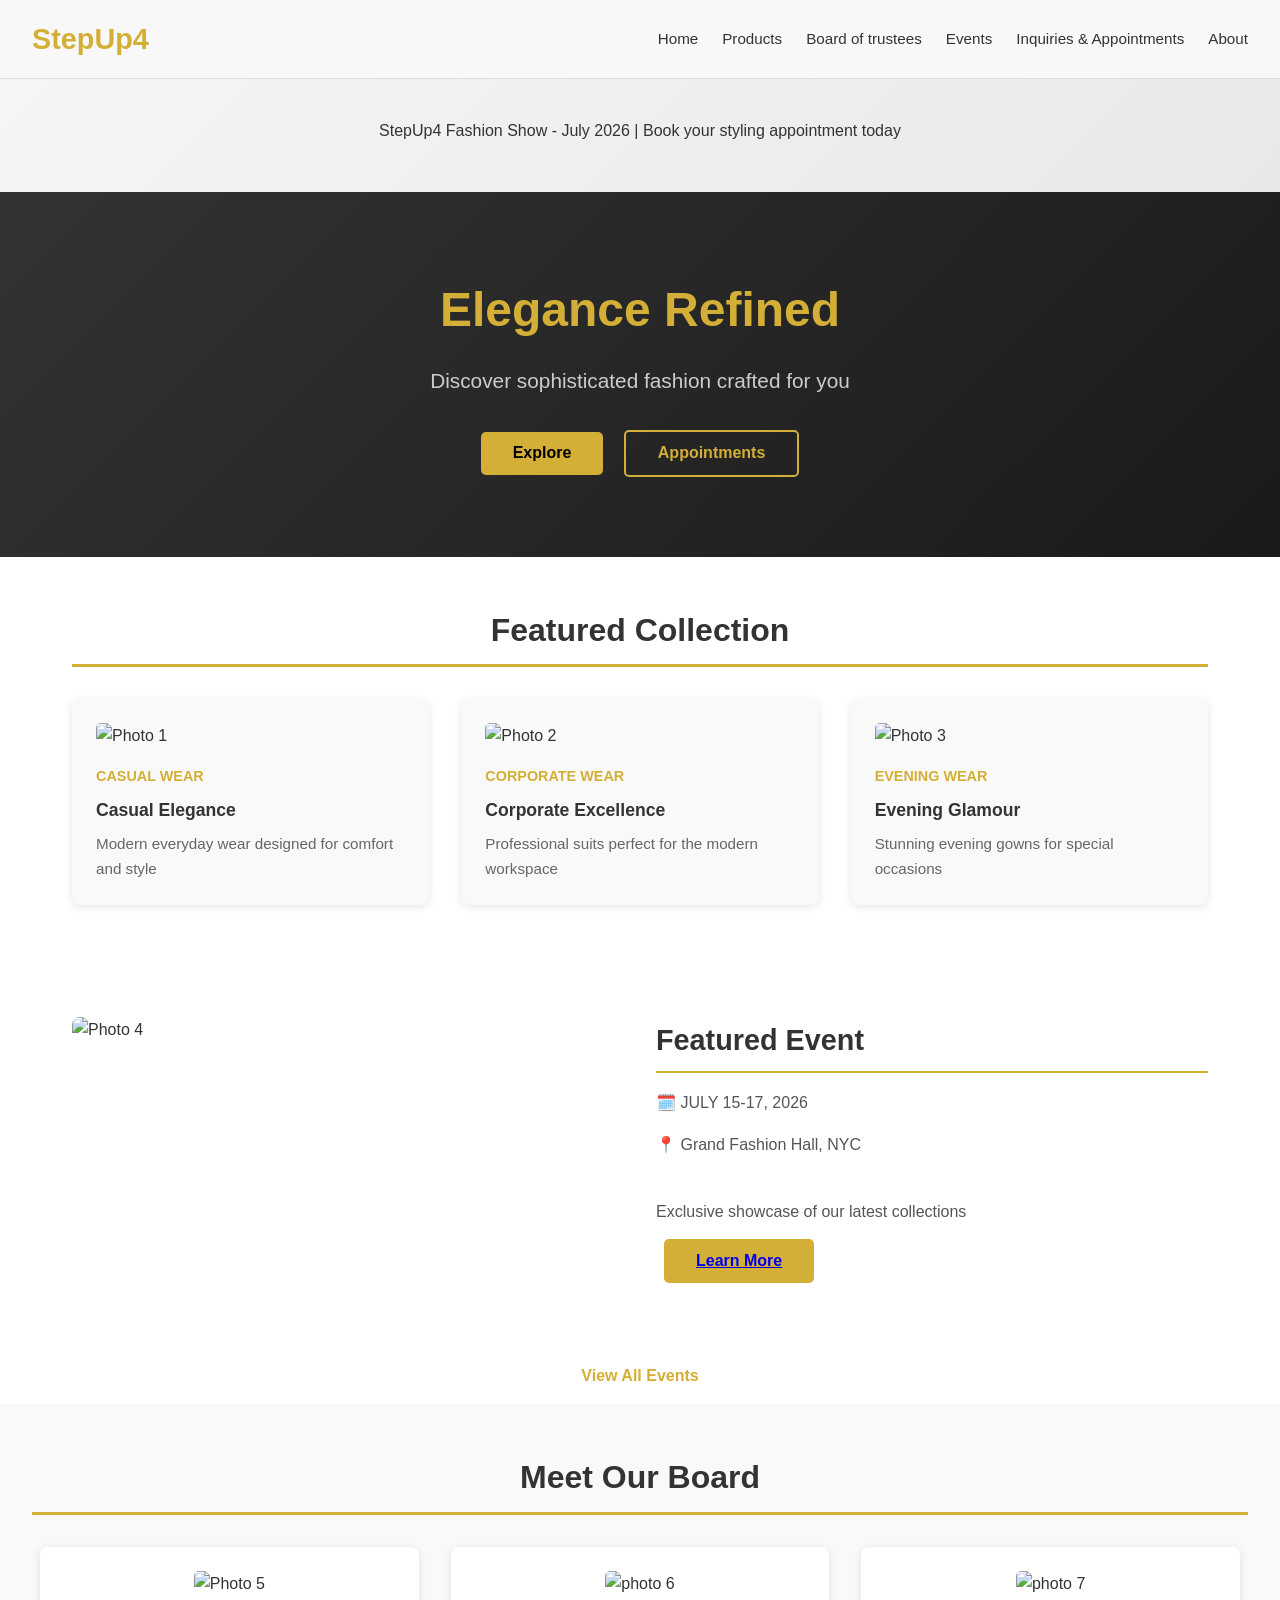
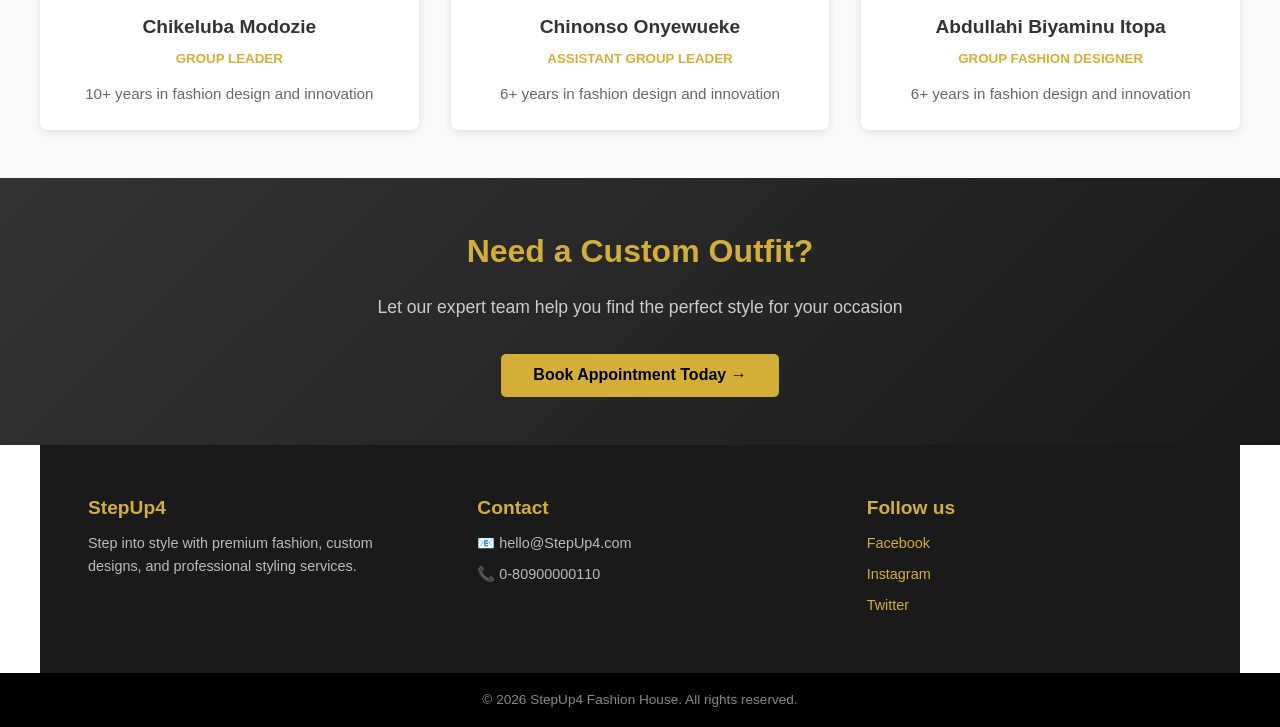
==== index.html @ 82bfd4ea "big changes to html and css vibezone" ====
<!DOCTYPE html>
<html lang="en">
<head>
    <meta charset="UTF-8">
    <meta name="viewport" content="width=device-width, initial-scale=1.0">
    <title>StepUp4 - Premium Fashion House</title>
    <link rel="stylesheet" href="styles.css">
</head>
<body>
    <div class="topbar">
        StepUp4 Fashion Show - July 2026 | Book your styling appointment today
    </div>
<!-----------Navbar----------->
    <div class="navbar">
        <h2>StepUp4</h2>
        <div class="nav-links">
            <a href="index.html">Home</a>
            <a href="#">Products</a>
            <a href="#">Board of trustees</a>
            <a href="#">Events</a>
            <a href="#">Inquiries & Appointments</a>
            <a href="pg 6.html">About</a>
        </div>
    </div>

    <!-----------Hero--------->
    <div class="hero">
        <h1>Elegance Refined</h1>
        <p>Discover sophisticated fashion crafted for you</p>
        <button class="btn">Explore</button>
        <button class="btn-secondary">Appointments</button>
    </div>

    <!---------featured collection-->
    <section class="featured-collection">
        <h2>Featured Collection</h2>

        <div class="cards-grid">
            <div class="cards">
                <img src="" alt="Photo 1">
                <h4>CASUAL WEAR</h4>
                <h4>Casual Elegance</h4>
                <p>Modern everyday wear designed for comfort and style</p>
            </div>

            <div class="cards">
                <img src="" alt="Photo 2">
                <h4>CORPORATE WEAR</h4>
                <h4>Corporate Excellence</h4>
                <p>Professional suits perfect for the modern workspace</p>
            </div>

            <div class="cards">
                <img src="" alt="Photo 3">
                <h4>EVENING WEAR</h4>
                <h4>Evening Glamour</h4>
                <p>Stunning evening gowns for special occasions</p>
            </div>
        </div>
    </section>

    <!-----------featured event--------->
    <section class="featured-event">
        <div class="featured-event-image">
            <img src="" alt="Photo 4">
        </div>

        <div class="featured-event-content">
            <h3>Featured Event</h3>
            <p>🗓️ JULY 15-17, 2026</p>
            <p>📍 Grand Fashion Hall, NYC</p>
            <br>
            <p>Exclusive showcase of our latest collections</p>

            <button class="btn">
                <a href="#">Learn More</a>
            </button>
        </div>
    </section>

    <div class="view-all">
        <a href="#">View All Events</a>
    </div>

    <!----------------Board----------->
    <section class="board-section">
        <h2 class="section-title">Meet Our Board</h2>
        <div class="board-grid">
            <div class="board-member">
                <img src="" alt="Photo 5">
                <h4>Chikeluba Modozie</h4>
                <small>GROUP LEADER</small>
                <p>10+ years in fashion design and innovation</p>
            </div>

            <div class="board-member">
                <img src="" alt="photo 6">
                <h4>Chinonso Onyewueke</h4>
                <small>ASSISTANT GROUP LEADER</small>
                <p>6+ years in fashion design and innovation</p>
            </div>

            <div class="board-member">
                <img src="" alt="photo 7">
                <h4>Abdullahi Biyaminu Itopa</h4>
                <small>GROUP FASHION DESIGNER</small>
                <p>6+ years in fashion design and innovation</p>
            </div>
        </div>
    </section>

    <!------------CTA--------------->
    <div class="cta">
        <h2>Need a Custom Outfit?</h2>
        <p>Let our expert team help you find the perfect style for your occasion</p>
        <button class="btn">
            <a href="#">Book Appointment Today →</a>
        </button>
    </div>

    <!---------footer---------->
    <div class="footer-content">
        <div class="footer">
            <h4>StepUp4</h4>
            <p>Step into style with premium fashion, custom designs, and professional styling services.</p>
        </div>

        <div class="footer-contact">
            <h4>Contact</h4>
            <p>📧 hello@StepUp4.com</p>
            <p>📞 0-80900000110</p>
        </div>

        <div class="footer-social">
            <h4>Follow us</h4>
            <p><a href="#">Facebook</a></p>
            <p><a href="#">Instagram</a></p>
            <p><a href="#">Twitter</a></p>
        </div>
    </div>

    <div class="footer-bottom">
        © 2026 StepUp4 Fashion House. All rights reserved.
    </div>

</body>
</html>
---- styles.css ----
* {
    margin: 0;
    padding: 0;
    box-sizing: border-box;
}

body {
    font-family: 'Segoe UI', Tahoma, Geneva, Verdana, sans-serif;
    line-height: 1.6;
    color: #333;
    padding-top: 70px;
}

/* Navbar */
.navbar {
    position: fixed;
    top: 0;
    left: 0;
    right: 0;
    background-color: #f8f8f8;
    padding: 1rem 2rem;
    display: flex;
    justify-content: space-between;
    align-items: center;
    border-bottom: 1px solid #ddd;
    z-index: 1000;
}

.navbar h2 {
    font-size: 1.8rem;
    color: #d4af37;
    font-weight: 600;
    white-space: nowrap;
}

.nav-links {
    display: flex;
    gap: 1.5rem;
}

.nav-links a {
    text-decoration: none;
    color: #333;
    font-weight: 500;
    transition: color 0.3s;
    white-space: nowrap;
    font-size: 0.95rem;
}

.nav-links a:hover {
    color: #d4af37;
}

/* Top Bar - Page Title (About Page) */
.topbar {
    background: linear-gradient(135deg, #f5f5f5 0%, #e8e8e8 100%);
    padding: 3rem 2rem;
    text-align: center;
}

.topbar h1 {
    font-size: 2.5rem;
    margin-bottom: 0.5rem;
    color: #333;
}

.topbar p {
    font-size: 1rem;
    color: #666;
}

/* Hero Section */
.hero {
    background: linear-gradient(135deg, #333 0%, #1a1a1a 100%);
    color: #fff;
    padding: 5rem 2rem;
    text-align: center;
    margin-top: 0;
}

.hero h1 {
    font-size: 3rem;
    margin-bottom: 1rem;
    color: #d4af37;
}

.hero p {
    font-size: 1.3rem;
    margin-bottom: 2rem;
    color: #ccc;
}

/* Buttons */
.btn {
    background-color: #d4af37;
    color: #000;
    padding: 0.8rem 2rem;
    border: none;
    border-radius: 5px;
    font-size: 1rem;
    font-weight: 600;
    cursor: pointer;
    transition: background-color 0.3s;
    margin: 0 0.5rem;
}

.btn:hover {
    background-color: #b8941f;
}

.btn-secondary {
    background-color: transparent;
    color: #d4af37;
    padding: 0.8rem 2rem;
    border: 2px solid #d4af37;
    border-radius: 5px;
    font-size: 1rem;
    font-weight: 600;
    cursor: pointer;
    transition: all 0.3s;
    margin: 0 0.5rem;
}

.btn-secondary:hover {
    background-color: #d4af37;
    color: #000;
}

/* Featured Collection */
.featured-collection {
    padding: 3rem 2rem;
    max-width: 1200px;
    margin: 0 auto;
}

.featured-collection h2 {
    font-size: 2rem;
    color: #333;
    margin-bottom: 2rem;
    text-align: center;
    border-bottom: 3px solid #d4af37;
    padding-bottom: 0.5rem;
}

.cards-grid {
    display: grid;
    grid-template-columns: repeat(auto-fit, minmax(280px, 1fr));
    gap: 2rem;
}

.cards {
    background-color: #f9f9f9;
    border-radius: 8px;
    padding: 1.5rem;
    box-shadow: 0 2px 8px rgba(0, 0, 0, 0.1);
    transition: transform 0.3s, box-shadow 0.3s;
}

.cards:hover {
    transform: translateY(-5px);
    box-shadow: 0 4px 12px rgba(0, 0, 0, 0.15);
}

.cards img {
    width: 100%;
    height: 200px;
    object-fit: cover;
    border-radius: 5px;
    margin-bottom: 1rem;
}

.cards h4 {
    color: #333;
    margin-bottom: 0.5rem;
    font-size: 1.1rem;
}

.cards h4:first-of-type {
    color: #d4af37;
    font-size: 0.9rem;
    text-transform: uppercase;
}

.cards p {
    color: #666;
    line-height: 1.6;
    font-size: 0.95rem;
}

/* Featured Event */
.featured-event {
    display: grid;
    grid-template-columns: 1fr 1fr;
    gap: 2rem;
    max-width: 1200px;
    margin: 2rem auto;
    padding: 2rem;
}

.featured-event-image img {
    width: 100%;
    height: 300px;
    object-fit: cover;
    border-radius: 8px;
}

.featured-event-content h3 {
    font-size: 1.8rem;
    color: #333;
    margin-bottom: 1rem;
    border-bottom: 2px solid #d4af37;
    padding-bottom: 0.5rem;
}

.featured-event-content p {
    font-size: 1rem;
    color: #555;
    margin-bottom: 0.8rem;
    line-height: 1.8;
}

.view-all {
    text-align: center;
    padding: 1rem 2rem;
}

.view-all a {
    color: #d4af37;
    font-size: 1rem;
    font-weight: 600;
    text-decoration: none;
    transition: color 0.3s;
}

.view-all a:hover {
    color: #b8941f;
}

/* Board Section */
.board-section {
    background-color: #f9f9f9;
    padding: 3rem 2rem;
}

.section-title {
    font-size: 2rem;
    color: #333;
    text-align: center;
    margin-bottom: 2rem;
    border-bottom: 3px solid #d4af37;
    padding-bottom: 0.5rem;
}

.board-grid {
    display: grid;
    grid-template-columns: repeat(auto-fit, minmax(280px, 1fr));
    gap: 2rem;
    max-width: 1200px;
    margin: 0 auto;
}

.board-member {
    background-color: #fff;
    padding: 1.5rem;
    border-radius: 8px;
    box-shadow: 0 2px 8px rgba(0, 0, 0, 0.1);
    text-align: center;
}

.board-member img {
    width: 100%;
    height: 250px;
    object-fit: cover;
    border-radius: 5px;
    margin-bottom: 1rem;
}

.board-member h4 {
    font-size: 1.2rem;
    color: #333;
    margin-bottom: 0.3rem;
}

.board-member small {
    color: #d4af37;
    font-weight: 600;
    display: block;
    margin-bottom: 0.8rem;
}

.board-member p {
    color: #666;
    font-size: 0.95rem;
    line-height: 1.6;
}

/* CTA Section */
.cta {
    background: linear-gradient(135deg, #333 0%, #1a1a1a 100%);
    color: #fff;
    padding: 3rem 2rem;
    text-align: center;
}

.cta h2 {
    font-size: 2rem;
    color: #d4af37;
    margin-bottom: 1rem;
}

.cta p {
    font-size: 1.1rem;
    color: #ccc;
    margin-bottom: 2rem;
}

.cta a {
    text-decoration: none;
    color: #000;
}

/* About Page Sections */
.ourstory {
    padding: 2rem 2rem;
    max-width: 1000px;
    margin: 0 auto;
}

.ourstory h2 {
    font-size: 1.8rem;
    color: #333;
    margin-bottom: 1rem;
    border-bottom: 3px solid #d4af37;
    padding-bottom: 0.5rem;
}

.ourstory p {
    font-size: 0.95rem;
    line-height: 1.8;
    color: #555;
    margin-bottom: 0.8rem;
}

/* Three Column Section */
.three-column {
    display: grid;
    grid-template-columns: repeat(auto-fit, minmax(300px, 1fr));
    gap: 2rem;
    max-width: 1200px;
    margin: 0 auto;
    padding: 2rem;
}

.ourmission, .ourvision, .ourphilosophy {
    padding: 1.5rem;
    background-color: #f9f9f9;
    border-radius: 8px;
}

.ourmission h2, .ourvision h2, .ourphilosophy h2 {
    font-size: 1.3rem;
    color: #333;
    margin-bottom: 0.8rem;
    border-bottom: 2px solid #d4af37;
    padding-bottom: 0.3rem;
}

.ourmission p, .ourvision p, .ourphilosophy p {
    font-size: 0.9rem;
    line-height: 1.6;
    color: #555;
}

/* Fashion Philosophy */
.phil-section {
    background-color: #f9f9f9;
    padding: 2rem;
    max-width: 1000px;
    margin: 0 auto;
}

.phil-section h2 {
    font-size: 1.8rem;
    color: #333;
    margin-bottom: 1.5rem;
    text-align: center;
    border-bottom: 3px solid #d4af37;
    padding-bottom: 0.5rem;
}

.phil-section h3 {
    font-size: 1.2rem;
    color: #333;
    margin-top: 1rem;
    margin-bottom: 0.5rem;
}

.phil-section p {
    color: #555;
    margin-bottom: 0.8rem;
    line-height: 1.6;
    font-size: 0.95rem;
}

/* Why Choose Us */
.whychooseus {
    background-color: #000;
    color: #fff;
    padding: 2rem;
}

.whychooseus h2 {
    font-size: 1.8rem;
    margin-bottom: 1.5rem;
    text-align: center;
    color: #fff;
}

.whychooseus > p {
    max-width: 1000px;
    margin: 0 auto 2rem;
    text-align: center;
    font-size: 0.95rem;
    color: #ccc;
}

.whychooseus-grid {
    display: grid;
    grid-template-columns: repeat(auto-fit, minmax(250px, 1fr));
    gap: 1.5rem;
    max-width: 1000px;
    margin: 0 auto;
}

.whychooseus-item h4 {
    font-size: 1.1rem;
    color: #d4af37;
    margin-bottom: 0.5rem;
}

.whychooseus-item p {
    color: #ddd;
    line-height: 1.6;
    font-size: 0.9rem;
}

/* Footer */
.footer-content {
    background-color: #1a1a1a;
    color: #fff;
    padding: 2rem;
    display: grid;
    grid-template-columns: repeat(auto-fit, minmax(250px, 1fr));
    gap: 2rem;
    max-width: 1200px;
    margin: 0 auto;
}

.footer, .footer-contact, .footer-social {
    padding: 1rem;
}

.footer h4, .footer-contact h4, .footer-social h4 {
    font-size: 1.2rem;
    color: #d4af37;
    margin-bottom: 0.5rem;
}

.footer p, .footer-contact p, .footer-social p {
    color: #bbb;
    margin-bottom: 0.5rem;
    font-size: 0.9rem;
}

.footer-social a {
    color: #d4af37;
    text-decoration: none;
    transition: color 0.3s;
}

.footer-social a:hover {
    color: #ff6b6b;
}

.footer-bottom {
    background-color: #000;
    color: #888;
    text-align: center;
    padding: 1rem;
    font-size: 0.85rem;
}

/* Responsive */
@media (max-width: 768px) {
    .navbar {
        flex-direction: column;
        gap: 0.5rem;
    }
    
    .nav-links {
        flex-direction: column;
        gap: 0.5rem;
        width: 100%;
    }
    
    .topbar h1 {
        font-size: 1.8rem;
    }
    
    .hero h1 {
        font-size: 2rem;
    }
    
    .featured-event {
        grid-template-columns: 1fr;
    }
    
    .cards-grid {
        grid-template-columns: 1fr;
    }
    
    .board-grid {
        grid-template-columns: 1fr;
    }
    
    .whychooseus-grid {
        grid-template-columns: 1fr;
    }
    
    .three-column {
        grid-template-columns: 1fr;
    }
}
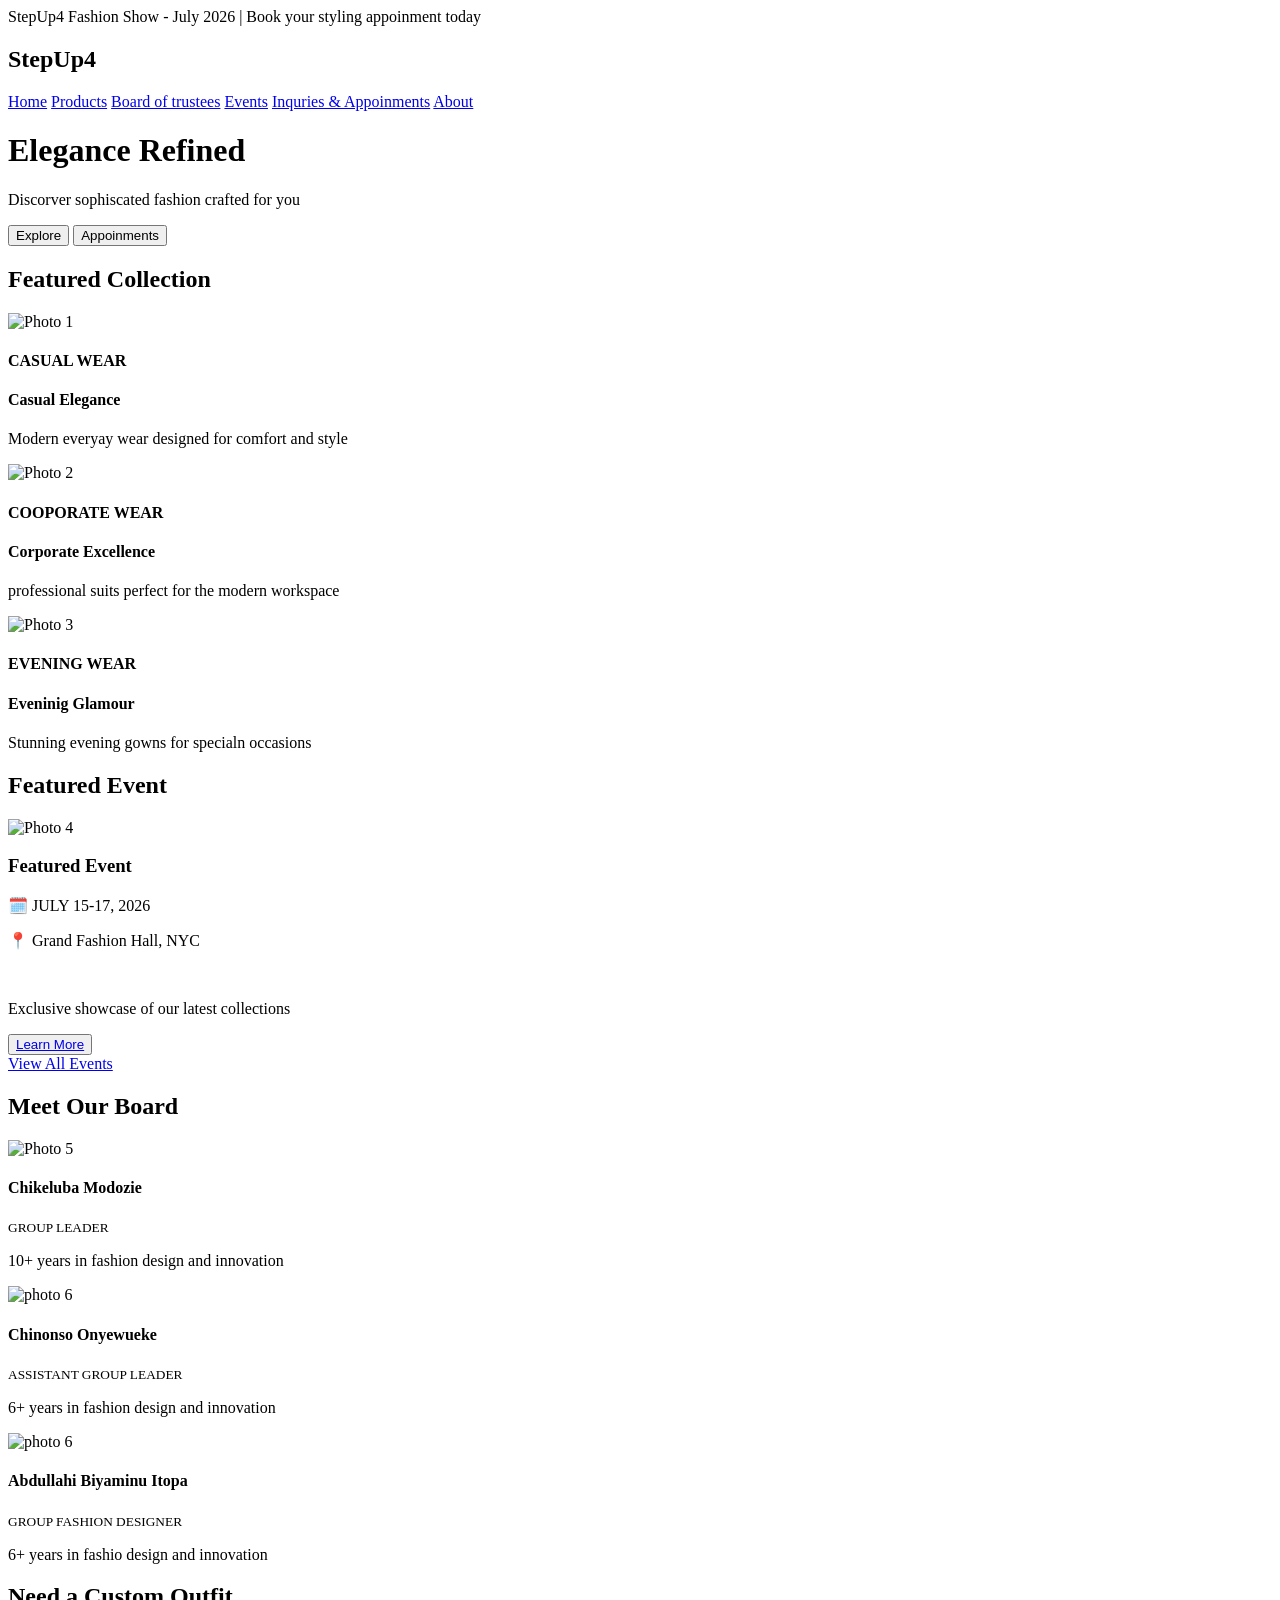
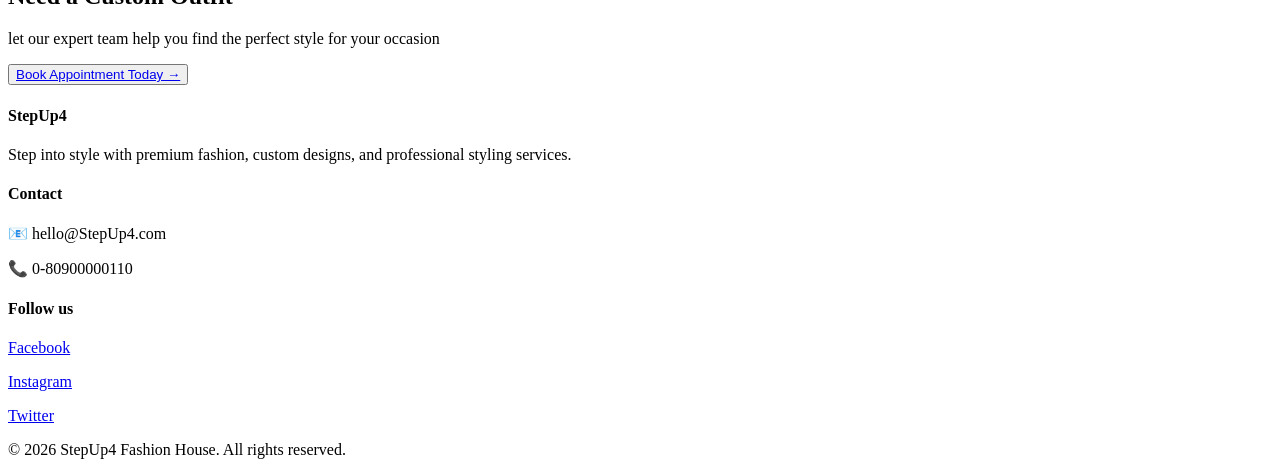
==== commit 7112e30b: "product page" ====
--- a/index.html
+++ b/index.html
@@ -1,147 +1,154 @@
-<!DOCTYPE html>
+<!doctype html>
 <html lang="en">
-<head>
-    <meta charset="UTF-8">
-    <meta name="viewport" content="width=device-width, initial-scale=1.0">
-    <title>StepUp4 - Premium Fashion House</title>
-    <link rel="stylesheet" href="styles.css">
-</head>
-<body>
+  <head>
+    <meta charset="UTF-8" />
+    <meta name="viewport" content="width=d, initial-scale=1.0" />
+    <title>Document</title>
+  </head>
+  <body>
     <div class="topbar">
-        StepUp4 Fashion Show - July 2026 | Book your styling appointment today
+      StepUp4 Fashion Show - July 2026 | Book your styling appoinment today
     </div>
-<!-----------Navbar----------->
-    <div class="navbar">
-        <h2>StepUp4</h2>
-        <div class="nav-links">
-            <a href="index.html">Home</a>
-            <a href="#">Products</a>
-            <a href="#">Board of trustees</a>
-            <a href="#">Events</a>
-            <a href="#">Inquiries & Appointments</a>
-            <a href="pg 6.html">About</a>
-        </div>
+    <!-----------Navbar----------->
+    <div class="navbar"></div>
+    <h2>StepUp4</h2>
+    <div class="nav-links">
+      <a href="#">Home</a>
+      <a href="/product.html">Products</a>
+      <a href="#">Board of trustees</a>
+      <a href="#">Events</a>
+      <a href="#">Inquries & Appoinments</a>
+      <a href="pg 6.html">About</a>
     </div>
 
     <!-----------Hero--------->
-    <div class="hero">
-        <h1>Elegance Refined</h1>
-        <p>Discover sophisticated fashion crafted for you</p>
-        <button class="btn">Explore</button>
-        <button class="btn-secondary">Appointments</button>
+
+    <div class="Hero">
+      <h1>Elegance Refined</h1>
+      <p>Discorver sophiscated fashion crafted for you</p>
+      <button class="btn">Explore</button>
+      <button>Appoinments</button>
     </div>
 
     <!---------featured collection-->
-    <section class="featured-collection">
-        <h2>Featured Collection</h2>
 
-        <div class="cards-grid">
-            <div class="cards">
-                <img src="" alt="Photo 1">
-                <h4>CASUAL WEAR</h4>
-                <h4>Casual Elegance</h4>
-                <p>Modern everyday wear designed for comfort and style</p>
-            </div>
+    <section class="card">
+      <h2>Featured Collection</h2>
 
-            <div class="cards">
-                <img src="" alt="Photo 2">
-                <h4>CORPORATE WEAR</h4>
-                <h4>Corporate Excellence</h4>
-                <p>Professional suits perfect for the modern workspace</p>
-            </div>
+      <div class="cards">
+        <img src="" alt="Photo 1" />
+        <h4>CASUAL WEAR</h4>
+        <h4>Casual Elegance</h4>
+        <p>Modern everyay wear designed for comfort and style</p>
+      </div>
 
-            <div class="cards">
-                <img src="" alt="Photo 3">
-                <h4>EVENING WEAR</h4>
-                <h4>Evening Glamour</h4>
-                <p>Stunning evening gowns for special occasions</p>
-            </div>
-        </div>
+      <div class="cards">
+        <img src="" alt="Photo 2" />
+        <h4>COOPORATE WEAR</h4>
+        <h4>Corporate Excellence</h4>
+        <p>professional suits perfect for the modern workspace</p>
+      </div>
+
+      <div class="cards">
+        <img src="" alt="Photo 3" />
+        <h4>EVENING WEAR</h4>
+        <h4>Eveninig Glamour</h4>
+        <p>Stunning evening gowns for specialn occasions</p>
+      </div>
     </section>
 
     <!-----------featured event--------->
-    <section class="featured-event">
-        <div class="featured-event-image">
-            <img src="" alt="Photo 4">
-        </div>
 
-        <div class="featured-event-content">
-            <h3>Featured Event</h3>
-            <p>🗓️ JULY 15-17, 2026</p>
-            <p>📍 Grand Fashion Hall, NYC</p>
-            <br>
-            <p>Exclusive showcase of our latest collections</p>
+    <section class>
+      <h2>Featured Event</h2>
 
-            <button class="btn">
-                <a href="#">Learn More</a>
-            </button>
-        </div>
+      <div class="Featurede-Event">
+        <img src="" alt="Photo 4" />
+      </div>
+
+      <div>
+        <h3>Featured Event</h3>
+        <p>🗓️ JULY 15-17, 2026</p>
+        <p>📍 Grand Fashion Hall, NYC</p>
+        <br />
+        <p>Exclusive showcase of our latest collections</p>
+
+        <button class="learn">
+          <a href="#">Learn More</a>
+        </button>
+      </div>
     </section>
 
-    <div class="view-all">
-        <a href="#">View All Events</a>
-    </div>
+    <a href="#">View All Events </a>
 
     <!----------------Board----------->
-    <section class="board-section">
-        <h2 class="section-title">Meet Our Board</h2>
-        <div class="board-grid">
-            <div class="board-member">
-                <img src="" alt="Photo 5">
-                <h4>Chikeluba Modozie</h4>
-                <small>GROUP LEADER</small>
-                <p>10+ years in fashion design and innovation</p>
-            </div>
+    <section>
+      <h2 class="section-title">Meet Our Board</h2>
+      <div>
+        <img src="" alt="Photo 5" />
+        <h4>Chikeluba Modozie</h4>
+        <small>GROUP LEADER</small>
+        <p>10+ years in fashion design and innovation</p>
+      </div>
 
-            <div class="board-member">
-                <img src="" alt="photo 6">
-                <h4>Chinonso Onyewueke</h4>
-                <small>ASSISTANT GROUP LEADER</small>
-                <p>6+ years in fashion design and innovation</p>
-            </div>
+      <div>
+        <img src="" alt="photo 6" />
+        <h4>Chinonso Onyewueke</h4>
+        <small>ASSISTANT GROUP LEADER</small>
+        <p>6+ years in fashion design and innovation</p>
+      </div>
 
-            <div class="board-member">
-                <img src="" alt="photo 7">
-                <h4>Abdullahi Biyaminu Itopa</h4>
-                <small>GROUP FASHION DESIGNER</small>
-                <p>6+ years in fashion design and innovation</p>
-            </div>
-        </div>
+      <div>
+        <img src="" alt="photo 6" />
+        <h4>Abdullahi Biyaminu Itopa</h4>
+        <small>GROUP FASHION DESIGNER</small>
+        <p>6+ years in fashio design and innovation</p>
+      </div>
     </section>
 
     <!------------CTA--------------->
+
     <div class="cta">
-        <h2>Need a Custom Outfit?</h2>
-        <p>Let our expert team help you find the perfect style for your occasion</p>
-        <button class="btn">
-            <a href="#">Book Appointment Today →</a>
-        </button>
+      <h2>Need a Custom Outfit</h2>
+      <p>
+        let our expert team help you find the perfect style for your occasion
+      </p>
+      <button class="btn">
+        <a href="#">Book Appointment Today →</a>
+      </button>
     </div>
 
     <!---------footer---------->
-    <div class="footer-content">
-        <div class="footer">
-            <h4>StepUp4</h4>
-            <p>Step into style with premium fashion, custom designs, and professional styling services.</p>
-        </div>
 
-        <div class="footer-contact">
-            <h4>Contact</h4>
-            <p>📧 hello@StepUp4.com</p>
-            <p>📞 0-80900000110</p>
-        </div>
+    <div class="footer">
+      <h4>StepUp4</h4>
+      <p>
+        Step into style with premium fashion, custom designs, and professional
+        styling services.
+      </p>
+    </div>
 
-        <div class="footer-social">
-            <h4>Follow us</h4>
-            <p><a href="#">Facebook</a></p>
-            <p><a href="#">Instagram</a></p>
-            <p><a href="#">Twitter</a></p>
-        </div>
+    <div>
+      <h4>Contact</h4>
+      <p>📧 hello@StepUp4.com</p>
+      <p>📞 0-80900000110</p>
+    </div>
+
+    <div>
+      <h4>Follow us</h4>
+      <p>
+        <a href="#">Facebook</a>
+      </p>
+      <p>
+        <a href="#">Instagram</a>
+      </p>
+      <p>
+        <a href="#">Twitter</a>
+      </p>
     </div>
 
     <div class="footer-bottom">
-        © 2026 StepUp4 Fashion House. All rights reserved.
+      ©️ 2026 StepUp4 Fashion House. All rights reserved.
     </div>
-
-</body>
-</html>+  </body>
+</html>
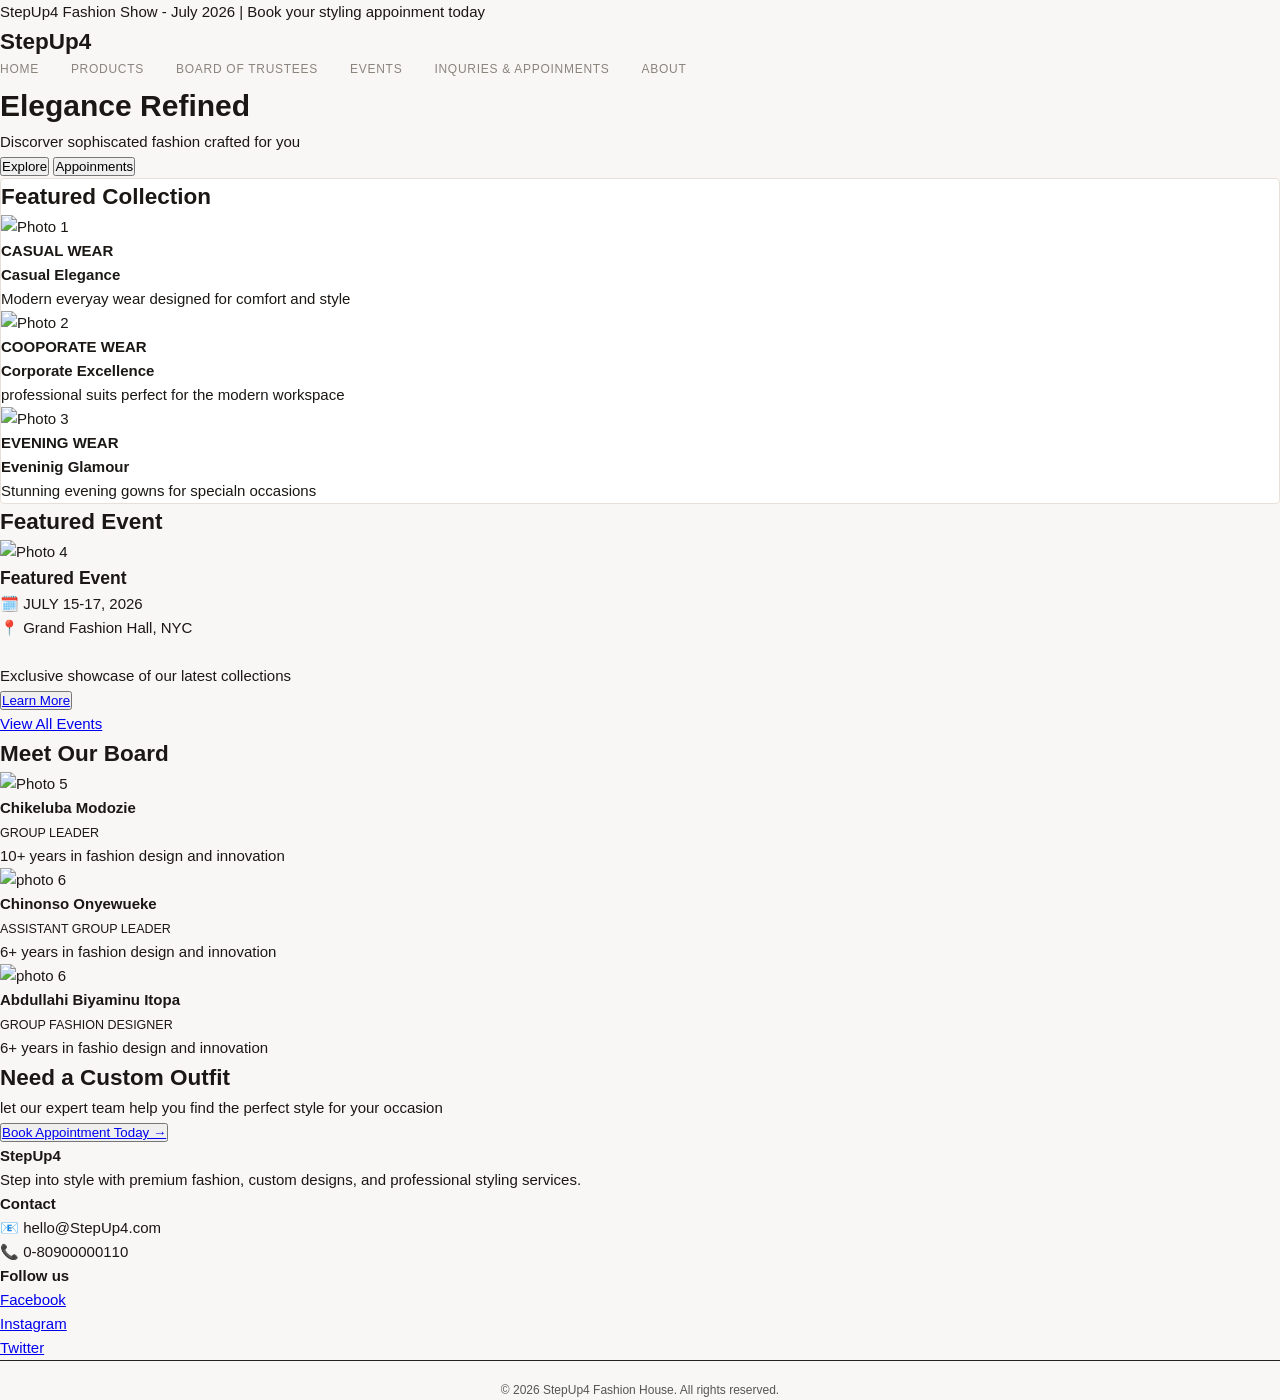
==== commit 12ad878b: "adjusted the url to relative to curb broken links" ====
--- a/index.html
+++ b/index.html
@@ -4,6 +4,7 @@
     <meta charset="UTF-8" />
     <meta name="viewport" content="width=d, initial-scale=1.0" />
     <title>Document</title>
+    <link rel="stylesheet" href="product.css">
   </head>
   <body>
     <div class="topbar">
@@ -14,7 +15,7 @@
     <h2>StepUp4</h2>
     <div class="nav-links">
       <a href="#">Home</a>
-      <a href="/product.html">Products</a>
+      <a href="product.html">Products</a>
       <a href="#">Board of trustees</a>
       <a href="#">Events</a>
       <a href="#">Inquries & Appoinments</a>
--- a/product.css
+++ b/product.css
@@ -0,0 +1,650 @@
+/* ── CSS Variables ─────────────────────────────── */
+:root {
+  --off-white: #f9f7f5;
+  --warm-mid: #e8e0d8;
+  --text-main: #1a1714;
+  --text-muted: #8a847d;
+  --black: #1a1714;
+  --accent: #f38e54;
+  --accent-dark: #d4703a;
+  --nav-h: 64px;
+  --hero-bg: #f5edec;
+}
+
+/* ── Reset & Base ──────────────────────────────── */
+*,
+*::before,
+*::after {
+  box-sizing: border-box;
+  margin: 0;
+  padding: 0;
+}
+
+body {
+  font-family: "DM Sans", sans-serif;
+  background: var(--off-white);
+  color: var(--text-main);
+  font-size: 15px;
+  line-height: 1.6;
+  -webkit-font-smoothing: antialiased;
+  overflow-x: hidden;
+}
+
+/* ── Top Bar ───────────────────────────────────── */
+.top-bar {
+  background: #000;
+  color: #fff;
+  font-size: 13px;
+  letter-spacing: 0.1em;
+  padding: 9px 0;
+  font-weight: 600;
+  text-transform: uppercase;
+  display: block;
+  white-space: nowrap;
+  overflow: hidden;
+}
+
+/* ── Header / Nav ──────────────────────────────── */
+header {
+  position: sticky;
+  top: 0;
+  z-index: 100;
+  background: var(--off-white);
+}
+
+nav {
+  display: flex;
+  align-items: center;
+  justify-content: space-between;
+  height: var(--nav-h);
+  padding: 0 48px;
+  border-bottom: 1px solid var(--warm-mid);
+  position: relative;
+}
+
+.nav-logo {
+  font-family: "Segoe UI", Tahoma, Geneva, Verdana, sans-serif;
+  font-size: 26px;
+  font-weight: 700;
+  letter-spacing: 0.04em;
+  color: var(--accent);
+  flex-shrink: 0;
+}
+
+.nav-links {
+  display: flex;
+  gap: 32px;
+  list-style: none;
+}
+
+.nav-links a {
+  text-decoration: none;
+  font-size: 12px;
+  font-weight: 500;
+  color: var(--text-muted);
+  letter-spacing: 0.06em;
+  text-transform: uppercase;
+  transition: color 0.2s;
+  padding-bottom: 2px;
+  border-bottom: 1.5px solid transparent;
+}
+
+.nav-links a:hover {
+  color: var(--black);
+}
+
+.nav-links a.active {
+  color: var(--black);
+  border-bottom-color: var(--accent);
+}
+
+.nav-icons {
+  display: flex;
+  gap: 14px;
+  list-style: none;
+  align-items: center;
+}
+
+.nav-icons img {
+  width: 20px;
+  height: 20px;
+  cursor: pointer;
+  opacity: 0.7;
+  transition: opacity 0.2s;
+}
+
+.nav-icons img:hover {
+  opacity: 1;
+}
+
+/* ── Hamburger ─────────────────────────────────── */
+.hamburger {
+  display: none;
+  flex-direction: column;
+  gap: 5px;
+  background: none;
+  border: none;
+  cursor: pointer;
+  padding: 4px;
+  z-index: 101;
+}
+
+.hamburger span {
+  display: block;
+  width: 22px;
+  height: 2px;
+  background: var(--black);
+  transition: all 0.3s;
+  border-radius: 2px;
+}
+
+.hamburger.open span:nth-child(1) {
+  transform: rotate(45deg) translate(5px, 5px);
+}
+.hamburger.open span:nth-child(2) {
+  opacity: 0;
+}
+.hamburger.open span:nth-child(3) {
+  transform: rotate(-45deg) translate(5px, -5px);
+}
+
+/* ── Hero ──────────────────────────────────────── */
+.hero {
+  padding: 36px 48px 28px;
+  background-color: var(--hero-bg);
+  animation: heroReveal 0.7s ease both;
+}
+
+@keyframes heroReveal {
+  from {
+    opacity: 0;
+    transform: translateY(-14px);
+  }
+  to {
+    opacity: 1;
+    transform: translateY(0);
+  }
+}
+
+.hero h1 {
+  font-family: "DM Sans", sans-serif;
+  font-size: clamp(30px, 4vw, 48px);
+  font-weight: 800;
+  letter-spacing: -0.01em;
+  line-height: 1.1;
+  margin-bottom: 8px;
+  color: var(--text-main);
+}
+
+.hero p {
+  font-size: 13.5px;
+  color: var(--text-muted);
+  font-weight: 400;
+}
+
+/* ── Filters ───────────────────────────────────── */
+.filters {
+  display: flex;
+  gap: 10px;
+  flex-wrap: wrap;
+  padding: 22px 48px 0;
+  margin-bottom: 32px;
+  animation: heroReveal 0.7s 0.1s ease both;
+}
+
+.filter-btn {
+  padding: 8px 18px;
+  border: 1.5px solid var(--warm-mid);
+  background: transparent;
+  font-family: "DM Sans", sans-serif;
+  font-size: 12px;
+  font-weight: 500;
+  letter-spacing: 0.05em;
+  text-transform: uppercase;
+  cursor: pointer;
+  color: var(--text-muted);
+  border-radius: 6px;
+  transition: all 0.22s;
+}
+
+.filter-btn:hover {
+  border-color: var(--accent);
+  color: var(--accent);
+  background: rgba(243, 142, 84, 0.06);
+}
+
+.filter-btn.active {
+  background: var(--accent);
+  color: #fff;
+  border-color: var(--accent);
+  box-shadow: 0 4px 14px rgba(243, 142, 84, 0.35);
+}
+
+/* ── Collection Grid ───────────────────────────── */
+.collection-grid {
+  display: grid;
+  grid-template-columns: repeat(3, 1fr);
+  gap: 24px;
+  padding: 8px 48px 80px;
+  max-width: 1280px;
+  margin: 0 auto;
+}
+
+/* ── Card ──────────────────────────────────────── */
+.card {
+  background: #fff;
+  overflow: hidden;
+  border: 1px solid var(--warm-mid);
+  border-radius: 4px;
+  transition: box-shadow 0.3s, transform 0.3s;
+  animation: fadeUp 0.55s ease both;
+}
+
+.card.hidden {
+  display: none;
+}
+
+.card.fade-in {
+  animation: fadeUp 0.45s ease forwards;
+}
+
+@keyframes fadeUp {
+  from {
+    opacity: 0;
+    transform: translateY(24px);
+  }
+  to {
+    opacity: 1;
+    transform: translateY(0);
+  }
+}
+
+.card:nth-child(1) { animation-delay: 0.05s; }
+.card:nth-child(2) { animation-delay: 0.1s; }
+.card:nth-child(3) { animation-delay: 0.15s; }
+.card:nth-child(4) { animation-delay: 0.2s; }
+.card:nth-child(5) { animation-delay: 0.25s; }
+.card:nth-child(6) { animation-delay: 0.3s; }
+.card:nth-child(7) { animation-delay: 0.35s; }
+.card:nth-child(8) { animation-delay: 0.4s; }
+.card:nth-child(9) { animation-delay: 0.45s; }
+
+.card:hover {
+  transform: translateY(-5px);
+  box-shadow: 0 18px 44px rgba(14, 13, 12, 0.12);
+}
+
+/* ── Card Image ────────────────────────────────── */
+.card-img-wrap {
+  position: relative;
+  overflow: hidden;
+  aspect-ratio: 3 / 4;
+}
+
+.card-img-wrap img {
+  width: 100%;
+  height: 100%;
+  object-fit: cover;
+  display: block;
+  transition: transform 0.55s ease;
+}
+
+.card:hover .card-img-wrap img {
+  transform: scale(1.07);
+}
+
+/* ── Overlay ───────────────────────────────────── */
+.card-overlay {
+  position: absolute;
+  inset: 0;
+  background: rgba(14, 13, 12, 0.26);
+  display: flex;
+  align-items: flex-end;
+  justify-content: center;
+  padding-bottom: 22px;
+  opacity: 0;
+  transition: opacity 0.3s;
+}
+
+.card:hover .card-overlay {
+  opacity: 1;
+}
+
+.quick-view {
+  background: #fff;
+  border: none;
+  padding: 10px 28px;
+  font-family: "DM Sans", sans-serif;
+  font-size: 11px;
+  letter-spacing: 0.1em;
+  text-transform: uppercase;
+  font-weight: 600;
+  cursor: pointer;
+  color: var(--black);
+  border-radius: 2px;
+  transition: background 0.2s, color 0.2s, transform 0.2s;
+  transform: translateY(6px);
+}
+
+.card:hover .quick-view {
+  transform: translateY(0);
+}
+
+.quick-view:hover {
+  background: var(--accent);
+  color: #fff;
+}
+
+/* ── Card Info ─────────────────────────────────── */
+.card-info {
+  padding: 14px 16px 18px;
+}
+
+.card-tag {
+  font-size: 10px;
+  text-transform: uppercase;
+  letter-spacing: 0.12em;
+  color: var(--accent);
+  font-weight: 600;
+  display: block;
+  margin-bottom: 4px;
+}
+
+.card-info h3 {
+  font-family: "DM Sans", sans-serif;
+  font-size: 15px;
+  font-weight: 700;
+  margin: 0 0 5px;
+  line-height: 1.25;
+  color: var(--text-main);
+}
+
+.card-info p {
+  font-size: 12.5px;
+  color: var(--text-muted);
+  font-weight: 400;
+  line-height: 1.5;
+  margin: 0;
+}
+
+.price {
+  display: inline-block;
+  margin-top: 8px;
+  font-size: 14px;
+  font-weight: 700;
+  color: var(--text-main);
+}
+
+/* ── Modal ─────────────────────────────────────── */
+.modal-overlay {
+  position: fixed;
+  inset: 0;
+  background: rgba(14, 13, 12, 0.72);
+  z-index: 200;
+  display: flex;
+  align-items: center;
+  justify-content: center;
+  opacity: 0;
+  pointer-events: none;
+  transition: opacity 0.3s;
+  padding: 16px;
+}
+
+.modal-overlay.open {
+  opacity: 1;
+  pointer-events: all;
+}
+
+.modal {
+  background: #fff;
+  max-width: 780px;
+  width: 100%;
+  display: flex;
+  max-height: 90vh;
+  overflow: hidden;
+  position: relative;
+  transform: translateY(24px) scale(0.98);
+  transition: transform 0.35s cubic-bezier(0.22, 1, 0.36, 1);
+  border-radius: 4px;
+}
+
+.modal-overlay.open .modal {
+  transform: translateY(0) scale(1);
+}
+
+.modal-img {
+  width: 42%;
+  object-fit: cover;
+  flex-shrink: 0;
+  display: block;
+}
+
+.modal-body {
+  padding: 40px 36px;
+  display: flex;
+  flex-direction: column;
+  justify-content: center;
+  gap: 14px;
+  overflow-y: auto;
+}
+
+.modal-body .modal-tag {
+  font-size: 10px;
+  text-transform: uppercase;
+  letter-spacing: 0.12em;
+  color: var(--accent);
+  font-weight: 600;
+}
+
+.modal-body h2 {
+  font-family: "Cormorant Garamond", serif;
+  font-size: 30px;
+  font-weight: 400;
+  line-height: 1.2;
+  color: var(--text-main);
+}
+
+.modal-body p {
+  font-size: 14px;
+  color: var(--text-muted);
+  font-weight: 400;
+  line-height: 1.65;
+}
+
+.modal-price {
+  font-size: 18px;
+  font-weight: 700;
+  color: var(--text-main);
+}
+
+.cta-btn {
+  align-self: flex-start;
+  margin-top: 4px;
+  padding: 12px 32px;
+  background: var(--black);
+  color: #fff;
+  border: none;
+  border-radius: 3px;
+  font-family: "DM Sans", sans-serif;
+  font-size: 11px;
+  letter-spacing: 0.12em;
+  text-transform: uppercase;
+  font-weight: 600;
+  cursor: pointer;
+  transition: background 0.2s;
+}
+
+.cta-btn:hover {
+  background: var(--accent);
+}
+
+.modal-close {
+  position: absolute;
+  top: 14px;
+  right: 16px;
+  background: none;
+  border: none;
+  font-size: 20px;
+  cursor: pointer;
+  color: var(--text-muted);
+  line-height: 1;
+  transition: color 0.2s, transform 0.2s;
+  z-index: 1;
+}
+
+.modal-close:hover {
+  color: var(--black);
+  transform: rotate(90deg);
+}
+
+/* ── Footer ────────────────────────────────────── */
+footer {
+  background: #000;
+  color: #999;
+  padding: 56px 48px 24px;
+}
+
+.footer-inner {
+  display: flex;
+  gap: 48px;
+  flex-wrap: wrap;
+  justify-content: space-between;
+  max-width: 1280px;
+  margin: 0 auto 40px;
+}
+
+.footer-logo {
+  font-family: "Cormorant Garamond", serif;
+  font-size: 24px;
+  font-weight: 700;
+  color: #fff;
+  margin-bottom: 12px;
+}
+
+.footer-brand p {
+  font-size: 13px;
+  font-weight: 300;
+  max-width: 260px;
+  line-height: 1.7;
+  color: #999;
+}
+
+.footer-col h4 {
+  font-size: 11px;
+  text-transform: uppercase;
+  letter-spacing: 0.12em;
+  color: #fff;
+  margin-bottom: 14px;
+  font-weight: 600;
+}
+
+.footer-col p {
+  font-size: 13px;
+  font-weight: 300;
+  margin-bottom: 5px;
+  color: #999;
+}
+
+.socials {
+  display: flex;
+  gap: 10px;
+  align-items: center;
+}
+
+.socials a {
+  font-size: 11px;
+  letter-spacing: 0.08em;
+  text-transform: uppercase;
+  color: #999;
+  text-decoration: none;
+  padding: 6px 12px;
+  border: 1px solid #333;
+  border-radius: 3px;
+  transition: border-color 0.2s, color 0.2s, background 0.2s;
+}
+
+.socials a:hover {
+  border-color: var(--accent);
+  color: var(--accent);
+  background: rgba(243, 142, 84, 0.07);
+}
+
+.footer-bottom {
+  border-top: 1px solid #222;
+  padding-top: 20px;
+  font-size: 12px;
+  text-align: center;
+  max-width: 1280px;
+  margin: 0 auto;
+  color: #555;
+}
+
+/* ── Responsive ────────────────────────────────── */
+@media (max-width: 1024px) {
+  .collection-grid {
+    grid-template-columns: repeat(2, 1fr);
+  }
+}
+
+@media (max-width: 768px) {
+  nav {
+    padding: 0 20px;
+  }
+  .hamburger {
+    display: flex;
+  }
+  .nav-links {
+    position: absolute;
+    top: var(--nav-h);
+    left: 0;
+    right: 0;
+    background: var(--off-white);
+    border-bottom: 1px solid var(--warm-mid);
+    flex-direction: column;
+    gap: 0;
+    max-height: 0;
+    overflow: hidden;
+    transition: max-height 0.35s ease;
+  }
+  .nav-links.open {
+    max-height: 320px;
+  }
+  .nav-links li a {
+    display: block;
+    padding: 14px 24px;
+    border-top: 1px solid var(--warm-mid);
+  }
+  .hero {
+    padding: 28px 20px 20px;
+  }
+  .filters {
+    padding: 18px 20px 0;
+  }
+  .collection-grid {
+    grid-template-columns: repeat(2, 1fr);
+    padding: 12px 20px 60px;
+    gap: 14px;
+  }
+  footer {
+    padding: 40px 20px 20px;
+  }
+  .footer-inner {
+    gap: 32px;
+  }
+}
+
+@media (max-width: 480px) {
+  .collection-grid {
+    grid-template-columns: 1fr;
+  }
+  .modal {
+    flex-direction: column;
+  }
+  .modal-img {
+    width: 100%;
+    height: 240px;
+  }
+  .modal-body {
+    padding: 24px 20px;
+  }
+}
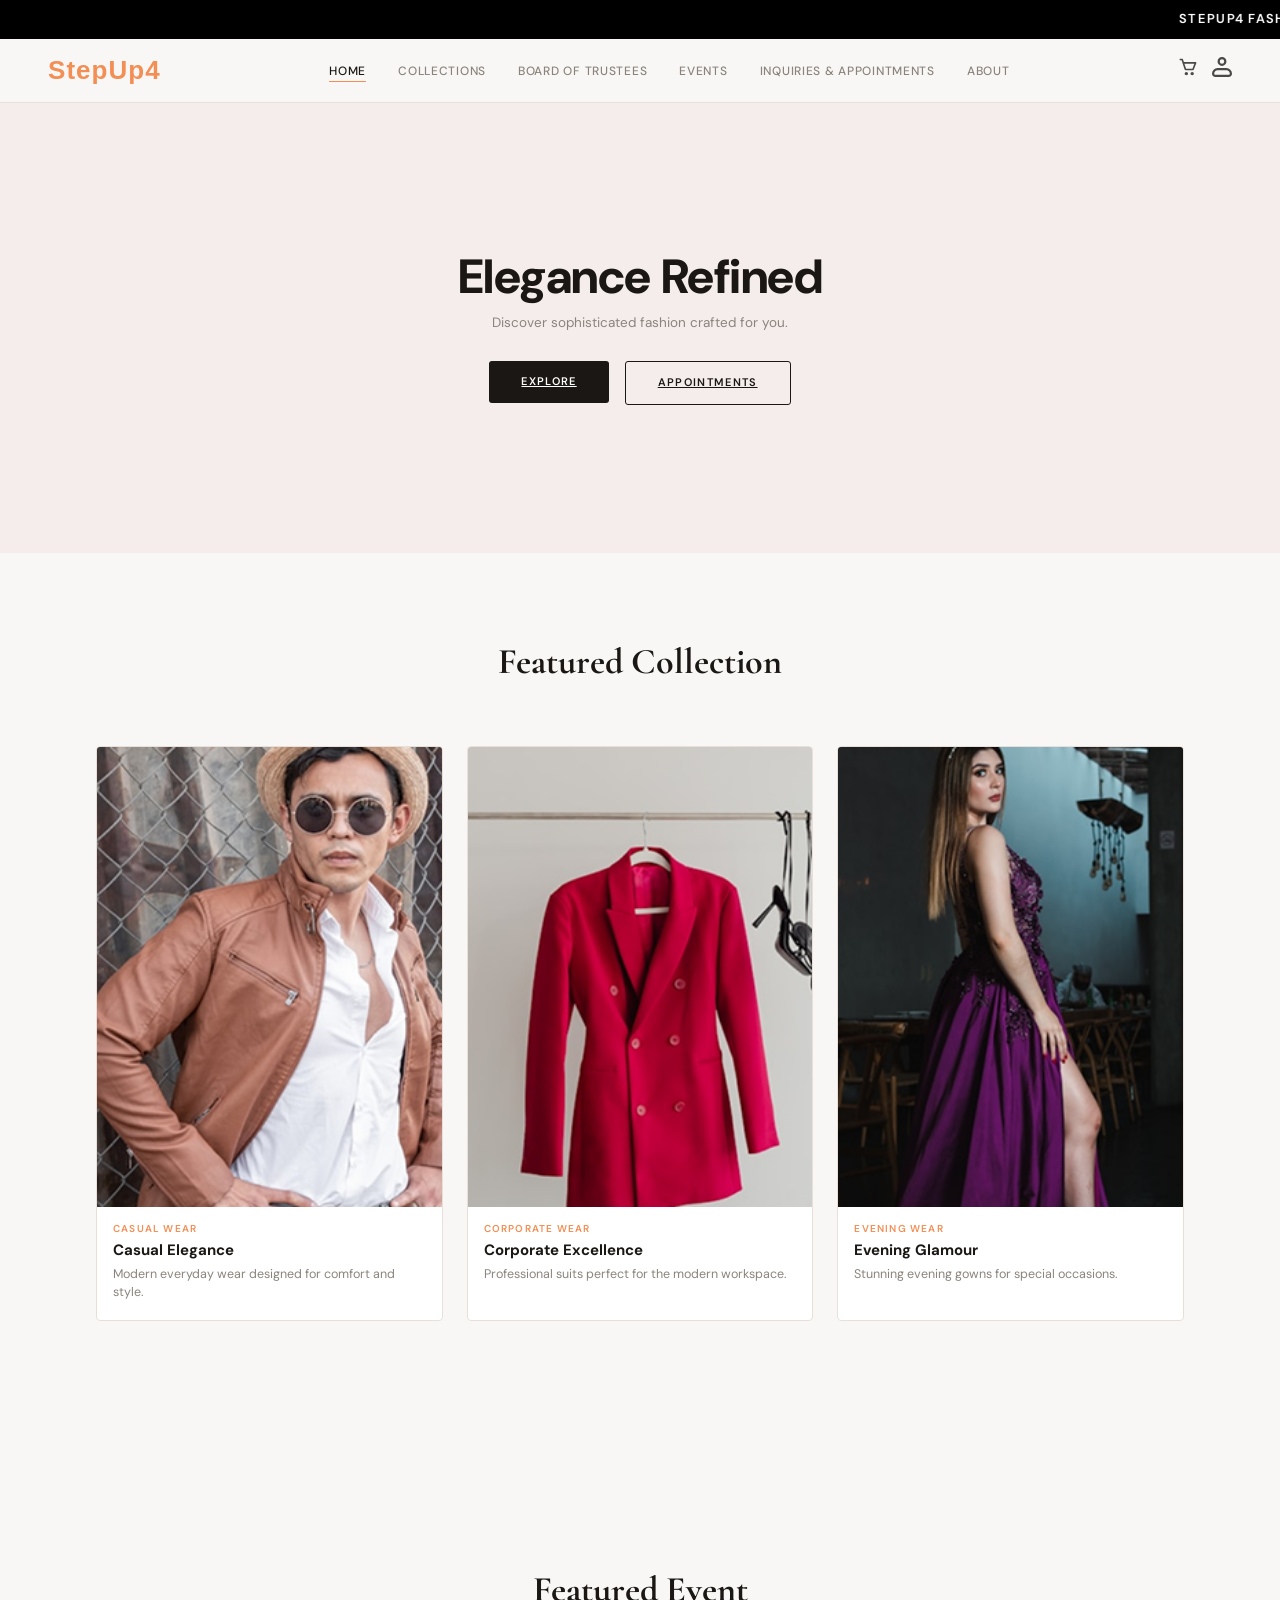
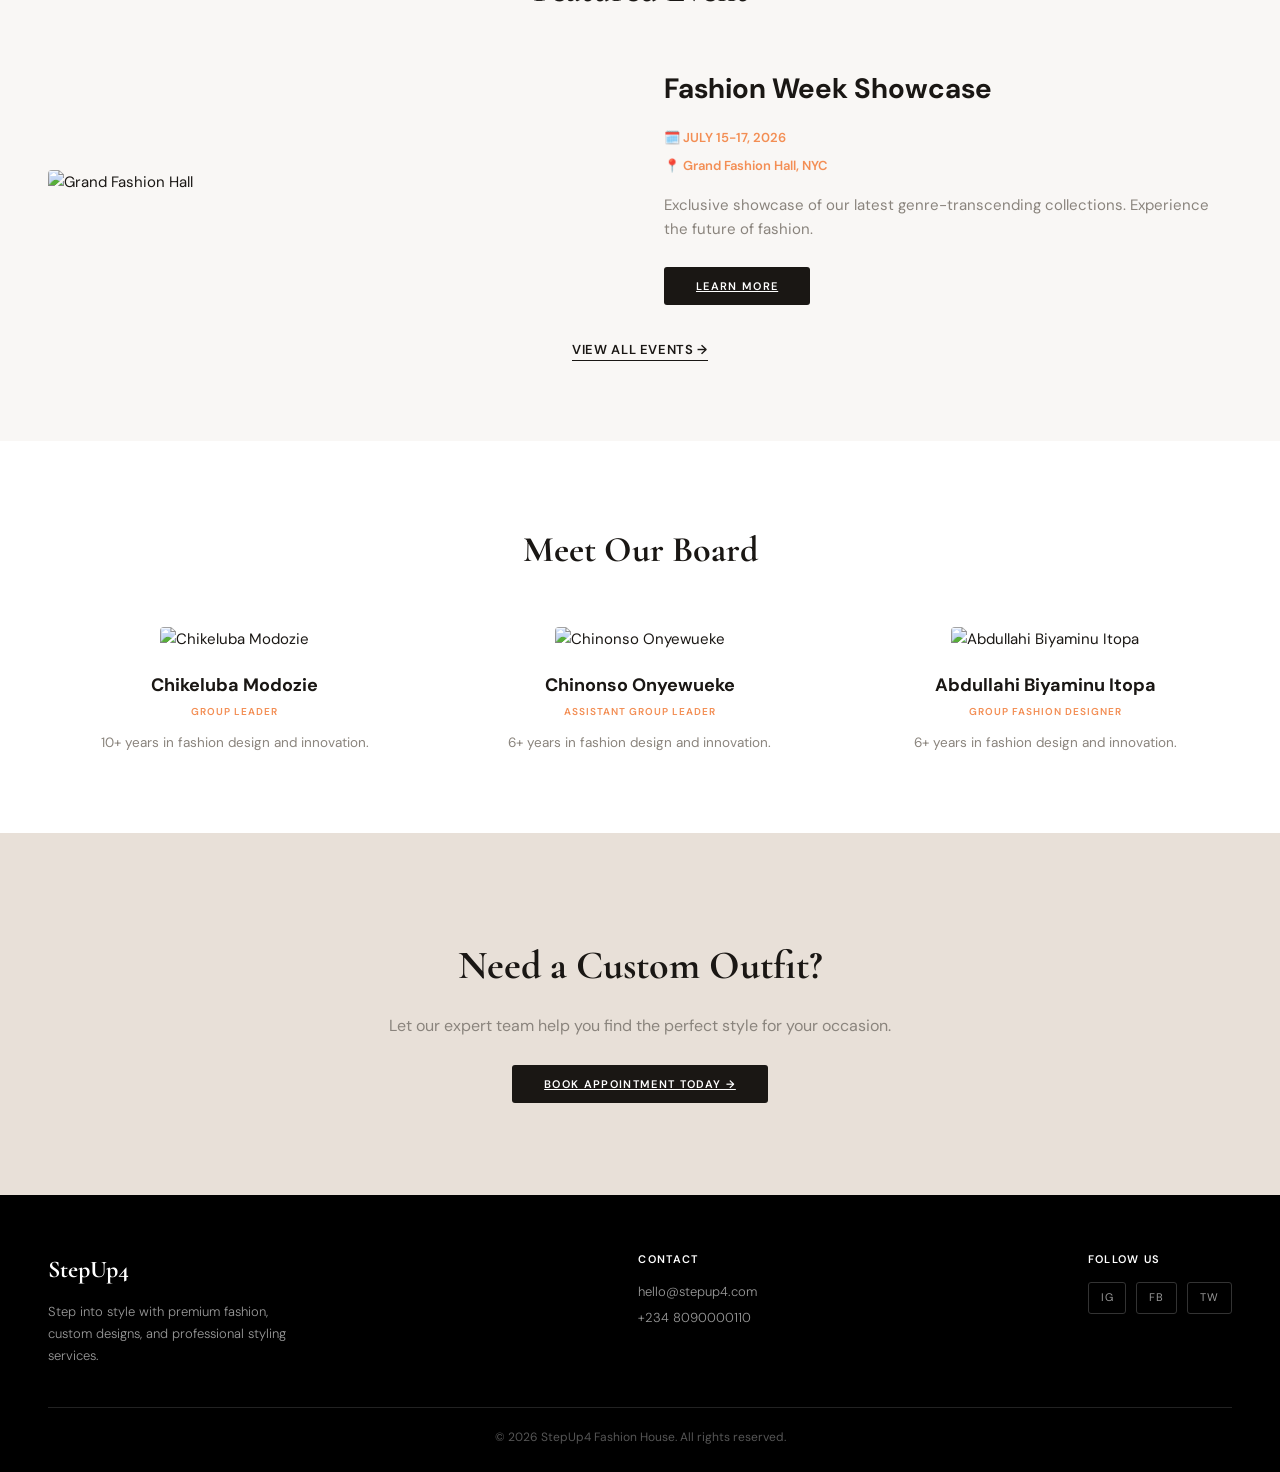
==== commit 0b89d901: "refactor: align index.html layout with global UI system and fix pathing" ====
--- a/index.html
+++ b/index.html
@@ -1,155 +1,180 @@
-<!doctype html>
+<!DOCTYPE html>
 <html lang="en">
   <head>
     <meta charset="UTF-8" />
-    <meta name="viewport" content="width=d, initial-scale=1.0" />
-    <title>Document</title>
-    <link rel="stylesheet" href="product.css">
+    <meta name="viewport" content="width=device-width, initial-scale=1.0" />
+    <title>Home – StepUp4</title>
+
+    <link rel="preconnect" href="https://fonts.googleapis.com" />
+    <link rel="preconnect" href="https://fonts.gstatic.com" crossorigin />
+    <link
+      href="https://fonts.googleapis.com/css2?family=Cormorant+Garamond:wght@400;600;700&family=DM+Sans:wght@300;400;500;600;700;800&display=swap"
+      rel="stylesheet"
+    />
+    <link rel="stylesheet" href="./style.css" />
   </head>
   <body>
-    <div class="topbar">
-      StepUp4 Fashion Show - July 2026 | Book your styling appoinment today
-    </div>
-    <!-----------Navbar----------->
-    <div class="navbar"></div>
-    <h2>StepUp4</h2>
-    <div class="nav-links">
-      <a href="#">Home</a>
-      <a href="product.html">Products</a>
-      <a href="#">Board of trustees</a>
-      <a href="#">Events</a>
-      <a href="#">Inquries & Appoinments</a>
-      <a href="pg 6.html">About</a>
-    </div>
+    <header>
+      <marquee class="top-bar" scrollamount="4" behavior="scroll" direction="left">
+        StepUp4 Fashion Show – July 2026 &nbsp;|&nbsp; Book your styling
+        appointment today &nbsp;&nbsp;&nbsp;&nbsp;&nbsp; StepUp4 Fashion Show –
+        July 2026 &nbsp;|&nbsp; Book your styling appointment today
+      </marquee>
 
-    <!-----------Hero--------->
+      <nav>
+        <div class="nav-logo">StepUp4</div>
 
-    <div class="Hero">
-      <h1>Elegance Refined</h1>
-      <p>Discorver sophiscated fashion crafted for you</p>
-      <button class="btn">Explore</button>
-      <button>Appoinments</button>
-    </div>
+        <button class="hamburger" id="hamburger" aria-label="Toggle menu">
+          <span></span><span></span><span></span>
+        </button>
 
-    <!---------featured collection-->
+        <ul class="nav-links" id="nav-links">
+          <li><a href="./index.html" class="active">Home</a></li>
+          <li><a href="./product.html">Collections</a></li>
+          <li><a href="#">Board of Trustees</a></li>
+          <li><a href="#">Events</a></li>
+          <li><a href="#">Inquiries & Appointments</a></li>
+          <li><a href="#">About</a></li>
+        </ul>
 
-    <section class="card">
-      <h2>Featured Collection</h2>
+        <ul class="nav-icons">
+          <li><img src="./images/cart.svg" alt="Cart" /></li>
+          <li><img src="./images/profile.svg" alt="Profile" /></li>
+        </ul>
+      </nav>
+    </header>
 
-      <div class="cards">
-        <img src="" alt="Photo 1" />
-        <h4>CASUAL WEAR</h4>
-        <h4>Casual Elegance</h4>
-        <p>Modern everyay wear designed for comfort and style</p>
+    <main>
+      <section class="hero index-hero">
+        <h1>Elegance Refined</h1>
+        <p>Discover sophisticated fashion crafted for you.</p>
+        <div class="hero-actions">
+          <a href="./product.html" class="cta-btn">Explore</a>
+          <a href="#" class="cta-btn outline">Appointments</a>
+        </div>
+      </section>
+
+      <section class="section-container">
+        <h2 class="section-title">Featured Collection</h2>
+        
+        <div class="collection-grid">
+          <article class="card">
+            <div class="card-img-wrap">
+              <img src="./images/img1.png" alt="Casual Elegance" />
+            </div>
+            <div class="card-info">
+              <span class="card-tag">Casual Wear</span>
+              <h3>Casual Elegance</h3>
+              <p>Modern everyday wear designed for comfort and style.</p>
+            </div>
+          </article>
+
+          <article class="card">
+            <div class="card-img-wrap">
+              <img src="./images/img2.png" alt="Corporate Excellence" />
+            </div>
+            <div class="card-info">
+              <span class="card-tag">Corporate Wear</span>
+              <h3>Corporate Excellence</h3>
+              <p>Professional suits perfect for the modern workspace.</p>
+            </div>
+          </article>
+
+          <article class="card">
+            <div class="card-img-wrap">
+              <img src="./images/img3.png" alt="Evening Glamour" />
+            </div>
+            <div class="card-info">
+              <span class="card-tag">Evening Wear</span>
+              <h3>Evening Glamour</h3>
+              <p>Stunning evening gowns for special occasions.</p>
+            </div>
+          </article>
+        </div>
+      </section>
+
+      <section class="section-container">
+        <h2 class="section-title">Featured Event</h2>
+        
+        <div class="event-grid">
+          <div class="event-img">
+            <img src="./images/event.png" alt="Grand Fashion Hall" />
+          </div>
+          <div class="event-details">
+            <h3>Fashion Week Showcase</h3>
+            <p class="event-meta">🗓️ JULY 15-17, 2026</p>
+            <p class="event-meta">📍 Grand Fashion Hall, NYC</p>
+            <p class="event-desc">Exclusive showcase of our latest genre-transcending collections. Experience the future of fashion.</p>
+            <a href="#" class="cta-btn">Learn More</a>
+          </div>
+        </div>
+        <div class="view-all-events">
+          <a href="#">View All Events &rarr;</a>
+        </div>
+      </section>
+
+      <section class="section-container bg-light">
+        <h2 class="section-title">Meet Our Board</h2>
+        
+        <div class="board-grid">
+          <div class="board-member">
+            <img src="./images/chikeluba.png" alt="Chikeluba Modozie" />
+            <h4>Chikeluba Modozie</h4>
+            <span class="board-role">GROUP LEADER</span>
+            <p>10+ years in fashion design and innovation.</p>
+          </div>
+
+          <div class="board-member">
+            <img src="./images/chinonso.png" alt="Chinonso Onyewueke" />
+            <h4>Chinonso Onyewueke</h4>
+            <span class="board-role">ASSISTANT GROUP LEADER</span>
+            <p>6+ years in fashion design and innovation.</p>
+          </div>
+
+          <div class="board-member">
+            <img src="./images/abdullahi.png" alt="Abdullahi Biyaminu Itopa" />
+            <h4>Abdullahi Biyaminu Itopa</h4>
+            <span class="board-role">GROUP FASHION DESIGNER</span>
+            <p>6+ years in fashion design and innovation.</p>
+          </div>
+        </div>
+      </section>
+
+      <section class="cta-section">
+        <h2>Need a Custom Outfit?</h2>
+        <p>Let our expert team help you find the perfect style for your occasion.</p>
+        <a href="#" class="cta-btn">Book Appointment Today &rarr;</a>
+      </section>
+    </main>
+
+    <footer>
+      <div class="footer-inner">
+        <div class="footer-brand">
+          <div class="footer-logo">StepUp4</div>
+          <p>
+            Step into style with premium fashion, custom designs, and professional
+            styling services.
+          </p>
+        </div>
+        <div class="footer-col">
+          <h4>Contact</h4>
+          <p>hello@stepup4.com</p>
+          <p>+234 8090000110</p>
+        </div>
+        <div class="footer-col">
+          <h4>Follow Us</h4>
+          <div class="socials">
+            <a href="#">IG</a>
+            <a href="#">FB</a>
+            <a href="#">TW</a>
+          </div>
+        </div>
       </div>
+      <div class="footer-bottom">
+        © 2026 StepUp4 Fashion House. All rights reserved.
+      </div>
+    </footer>
 
-      <div class="cards">
-        <img src="" alt="Photo 2" />
-        <h4>COOPORATE WEAR</h4>
-        <h4>Corporate Excellence</h4>
-        <p>professional suits perfect for the modern workspace</p>
-      </div>
-
-      <div class="cards">
-        <img src="" alt="Photo 3" />
-        <h4>EVENING WEAR</h4>
-        <h4>Eveninig Glamour</h4>
-        <p>Stunning evening gowns for specialn occasions</p>
-      </div>
-    </section>
-
-    <!-----------featured event--------->
-
-    <section class>
-      <h2>Featured Event</h2>
-
-      <div class="Featurede-Event">
-        <img src="" alt="Photo 4" />
-      </div>
-
-      <div>
-        <h3>Featured Event</h3>
-        <p>🗓️ JULY 15-17, 2026</p>
-        <p>📍 Grand Fashion Hall, NYC</p>
-        <br />
-        <p>Exclusive showcase of our latest collections</p>
-
-        <button class="learn">
-          <a href="#">Learn More</a>
-        </button>
-      </div>
-    </section>
-
-    <a href="#">View All Events </a>
-
-    <!----------------Board----------->
-    <section>
-      <h2 class="section-title">Meet Our Board</h2>
-      <div>
-        <img src="" alt="Photo 5" />
-        <h4>Chikeluba Modozie</h4>
-        <small>GROUP LEADER</small>
-        <p>10+ years in fashion design and innovation</p>
-      </div>
-
-      <div>
-        <img src="" alt="photo 6" />
-        <h4>Chinonso Onyewueke</h4>
-        <small>ASSISTANT GROUP LEADER</small>
-        <p>6+ years in fashion design and innovation</p>
-      </div>
-
-      <div>
-        <img src="" alt="photo 6" />
-        <h4>Abdullahi Biyaminu Itopa</h4>
-        <small>GROUP FASHION DESIGNER</small>
-        <p>6+ years in fashio design and innovation</p>
-      </div>
-    </section>
-
-    <!------------CTA--------------->
-
-    <div class="cta">
-      <h2>Need a Custom Outfit</h2>
-      <p>
-        let our expert team help you find the perfect style for your occasion
-      </p>
-      <button class="btn">
-        <a href="#">Book Appointment Today →</a>
-      </button>
-    </div>
-
-    <!---------footer---------->
-
-    <div class="footer">
-      <h4>StepUp4</h4>
-      <p>
-        Step into style with premium fashion, custom designs, and professional
-        styling services.
-      </p>
-    </div>
-
-    <div>
-      <h4>Contact</h4>
-      <p>📧 hello@StepUp4.com</p>
-      <p>📞 0-80900000110</p>
-    </div>
-
-    <div>
-      <h4>Follow us</h4>
-      <p>
-        <a href="#">Facebook</a>
-      </p>
-      <p>
-        <a href="#">Instagram</a>
-      </p>
-      <p>
-        <a href="#">Twitter</a>
-      </p>
-    </div>
-
-    <div class="footer-bottom">
-      ©️ 2026 StepUp4 Fashion House. All rights reserved.
-    </div>
+    <script src="./product.js"></script>
   </body>
-</html>
+</html>
--- a/style.css
+++ b/style.css
@@ -0,0 +1,825 @@
+/* ── CSS Variables ─────────────────────────────── */
+:root {
+  --off-white: #f9f7f5;
+  --warm-mid: #e8e0d8;
+  --text-main: #1a1714;
+  --text-muted: #8a847d;
+  --black: #1a1714;
+  --accent: #f38e54;
+  --accent-dark: #d4703a;
+  --nav-h: 64px;
+  --hero-bg: #f5edec;
+}
+
+/* ── Reset & Base ──────────────────────────────── */
+*,
+*::before,
+*::after {
+  box-sizing: border-box;
+  margin: 0;
+  padding: 0;
+}
+
+body {
+  font-family: "DM Sans", sans-serif;
+  background: var(--off-white);
+  color: var(--text-main);
+  font-size: 15px;
+  line-height: 1.6;
+  -webkit-font-smoothing: antialiased;
+  overflow-x: hidden;
+}
+
+/* ── Top Bar ───────────────────────────────────── */
+.top-bar {
+  background: #000;
+  color: #fff;
+  font-size: 13px;
+  letter-spacing: 0.1em;
+  padding: 9px 0;
+  font-weight: 600;
+  text-transform: uppercase;
+  display: block;
+  white-space: nowrap;
+  overflow: hidden;
+}
+
+/* ── Header / Nav ──────────────────────────────── */
+header {
+  position: sticky;
+  top: 0;
+  z-index: 100;
+  background: var(--off-white);
+}
+
+nav {
+  display: flex;
+  align-items: center;
+  justify-content: space-between;
+  height: var(--nav-h);
+  padding: 0 48px;
+  border-bottom: 1px solid var(--warm-mid);
+  position: relative;
+}
+
+.nav-logo {
+  font-family: "Segoe UI", Tahoma, Geneva, Verdana, sans-serif;
+  font-size: 26px;
+  font-weight: 700;
+  letter-spacing: 0.04em;
+  color: var(--accent);
+  flex-shrink: 0;
+}
+
+.nav-links {
+  display: flex;
+  gap: 32px;
+  list-style: none;
+}
+
+.nav-links a {
+  text-decoration: none;
+  font-size: 12px;
+  font-weight: 500;
+  color: var(--text-muted);
+  letter-spacing: 0.06em;
+  text-transform: uppercase;
+  transition: color 0.2s;
+  padding-bottom: 2px;
+  border-bottom: 1.5px solid transparent;
+}
+
+.nav-links a:hover {
+  color: var(--black);
+}
+
+.nav-links a.active {
+  color: var(--black);
+  border-bottom-color: var(--accent);
+}
+
+.nav-icons {
+  display: flex;
+  gap: 14px;
+  list-style: none;
+  align-items: center;
+}
+
+.nav-icons img {
+  width: 20px;
+  height: 20px;
+  cursor: pointer;
+  opacity: 0.7;
+  transition: opacity 0.2s;
+}
+
+.nav-icons img:hover {
+  opacity: 1;
+}
+
+/* ── Hamburger ─────────────────────────────────── */
+.hamburger {
+  display: none;
+  flex-direction: column;
+  gap: 5px;
+  background: none;
+  border: none;
+  cursor: pointer;
+  padding: 4px;
+  z-index: 101;
+}
+
+.hamburger span {
+  display: block;
+  width: 22px;
+  height: 2px;
+  background: var(--black);
+  transition: all 0.3s;
+  border-radius: 2px;
+}
+
+.hamburger.open span:nth-child(1) {
+  transform: rotate(45deg) translate(5px, 5px);
+}
+.hamburger.open span:nth-child(2) {
+  opacity: 0;
+}
+.hamburger.open span:nth-child(3) {
+  transform: rotate(-45deg) translate(5px, -5px);
+}
+
+/* ── Hero ──────────────────────────────────────── */
+.hero {
+  padding: 36px 48px 28px;
+  background-color: var(--hero-bg);
+  animation: heroReveal 0.7s ease both;
+}
+
+@keyframes heroReveal {
+  from {
+    opacity: 0;
+    transform: translateY(-14px);
+  }
+  to {
+    opacity: 1;
+    transform: translateY(0);
+  }
+}
+
+.hero h1 {
+  font-family: "DM Sans", sans-serif;
+  font-size: clamp(30px, 4vw, 48px);
+  font-weight: 800;
+  letter-spacing: -0.01em;
+  line-height: 1.1;
+  margin-bottom: 8px;
+  color: var(--text-main);
+}
+
+.hero p {
+  font-size: 13.5px;
+  color: var(--text-muted);
+  font-weight: 400;
+}
+
+/* ── Filters ───────────────────────────────────── */
+.filters {
+  display: flex;
+  gap: 10px;
+  flex-wrap: wrap;
+  padding: 22px 48px 0;
+  margin-bottom: 32px;
+  animation: heroReveal 0.7s 0.1s ease both;
+}
+
+.filter-btn {
+  padding: 8px 18px;
+  border: 1.5px solid var(--warm-mid);
+  background: transparent;
+  font-family: "DM Sans", sans-serif;
+  font-size: 12px;
+  font-weight: 500;
+  letter-spacing: 0.05em;
+  text-transform: uppercase;
+  cursor: pointer;
+  color: var(--text-muted);
+  border-radius: 6px;
+  transition: all 0.22s;
+}
+
+.filter-btn:hover {
+  border-color: var(--accent);
+  color: var(--accent);
+  background: rgba(243, 142, 84, 0.06);
+}
+
+.filter-btn.active {
+  background: var(--accent);
+  color: #fff;
+  border-color: var(--accent);
+  box-shadow: 0 4px 14px rgba(243, 142, 84, 0.35);
+}
+
+/* ── Collection Grid ───────────────────────────── */
+.collection-grid {
+  display: grid;
+  grid-template-columns: repeat(3, 1fr);
+  gap: 24px;
+  padding: 8px 48px 80px;
+  max-width: 1280px;
+  margin: 0 auto;
+}
+
+/* ── Card ──────────────────────────────────────── */
+.card {
+  background: #fff;
+  overflow: hidden;
+  border: 1px solid var(--warm-mid);
+  border-radius: 4px;
+  transition: box-shadow 0.3s, transform 0.3s;
+  animation: fadeUp 0.55s ease both;
+}
+
+.card.hidden {
+  display: none;
+}
+
+.card.fade-in {
+  animation: fadeUp 0.45s ease forwards;
+}
+
+@keyframes fadeUp {
+  from {
+    opacity: 0;
+    transform: translateY(24px);
+  }
+  to {
+    opacity: 1;
+    transform: translateY(0);
+  }
+}
+
+.card:nth-child(1) { animation-delay: 0.05s; }
+.card:nth-child(2) { animation-delay: 0.1s; }
+.card:nth-child(3) { animation-delay: 0.15s; }
+.card:nth-child(4) { animation-delay: 0.2s; }
+.card:nth-child(5) { animation-delay: 0.25s; }
+.card:nth-child(6) { animation-delay: 0.3s; }
+.card:nth-child(7) { animation-delay: 0.35s; }
+.card:nth-child(8) { animation-delay: 0.4s; }
+.card:nth-child(9) { animation-delay: 0.45s; }
+
+.card:hover {
+  transform: translateY(-5px);
+  box-shadow: 0 18px 44px rgba(14, 13, 12, 0.12);
+}
+
+/* ── Card Image ────────────────────────────────── */
+.card-img-wrap {
+  position: relative;
+  overflow: hidden;
+  aspect-ratio: 3 / 4;
+}
+
+.card-img-wrap img {
+  width: 100%;
+  height: 100%;
+  object-fit: cover;
+  display: block;
+  transition: transform 0.55s ease;
+}
+
+.card:hover .card-img-wrap img {
+  transform: scale(1.07);
+}
+
+/* ── Overlay ───────────────────────────────────── */
+.card-overlay {
+  position: absolute;
+  inset: 0;
+  background: rgba(14, 13, 12, 0.26);
+  display: flex;
+  align-items: flex-end;
+  justify-content: center;
+  padding-bottom: 22px;
+  opacity: 0;
+  transition: opacity 0.3s;
+}
+
+.card:hover .card-overlay {
+  opacity: 1;
+}
+
+.quick-view {
+  background: #fff;
+  border: none;
+  padding: 10px 28px;
+  font-family: "DM Sans", sans-serif;
+  font-size: 11px;
+  letter-spacing: 0.1em;
+  text-transform: uppercase;
+  font-weight: 600;
+  cursor: pointer;
+  color: var(--black);
+  border-radius: 2px;
+  transition: background 0.2s, color 0.2s, transform 0.2s;
+  transform: translateY(6px);
+}
+
+.card:hover .quick-view {
+  transform: translateY(0);
+}
+
+.quick-view:hover {
+  background: var(--accent);
+  color: #fff;
+}
+
+/* ── Card Info ─────────────────────────────────── */
+.card-info {
+  padding: 14px 16px 18px;
+}
+
+.card-tag {
+  font-size: 10px;
+  text-transform: uppercase;
+  letter-spacing: 0.12em;
+  color: var(--accent);
+  font-weight: 600;
+  display: block;
+  margin-bottom: 4px;
+}
+
+.card-info h3 {
+  font-family: "DM Sans", sans-serif;
+  font-size: 15px;
+  font-weight: 700;
+  margin: 0 0 5px;
+  line-height: 1.25;
+  color: var(--text-main);
+}
+
+.card-info p {
+  font-size: 12.5px;
+  color: var(--text-muted);
+  font-weight: 400;
+  line-height: 1.5;
+  margin: 0;
+}
+
+.price {
+  display: inline-block;
+  margin-top: 8px;
+  font-size: 14px;
+  font-weight: 700;
+  color: var(--text-main);
+}
+
+/* ── Modal ─────────────────────────────────────── */
+.modal-overlay {
+  position: fixed;
+  inset: 0;
+  background: rgba(14, 13, 12, 0.72);
+  z-index: 200;
+  display: flex;
+  align-items: center;
+  justify-content: center;
+  opacity: 0;
+  pointer-events: none;
+  transition: opacity 0.3s;
+  padding: 16px;
+}
+
+.modal-overlay.open {
+  opacity: 1;
+  pointer-events: all;
+}
+
+.modal {
+  background: #fff;
+  max-width: 780px;
+  width: 100%;
+  display: flex;
+  max-height: 90vh;
+  overflow: hidden;
+  position: relative;
+  transform: translateY(24px) scale(0.98);
+  transition: transform 0.35s cubic-bezier(0.22, 1, 0.36, 1);
+  border-radius: 4px;
+}
+
+.modal-overlay.open .modal {
+  transform: translateY(0) scale(1);
+}
+
+.modal-img {
+  width: 42%;
+  object-fit: cover;
+  flex-shrink: 0;
+  display: block;
+}
+
+.modal-body {
+  padding: 40px 36px;
+  display: flex;
+  flex-direction: column;
+  justify-content: center;
+  gap: 14px;
+  overflow-y: auto;
+}
+
+.modal-body .modal-tag {
+  font-size: 10px;
+  text-transform: uppercase;
+  letter-spacing: 0.12em;
+  color: var(--accent);
+  font-weight: 600;
+}
+
+.modal-body h2 {
+  font-family: "Cormorant Garamond", serif;
+  font-size: 30px;
+  font-weight: 400;
+  line-height: 1.2;
+  color: var(--text-main);
+}
+
+.modal-body p {
+  font-size: 14px;
+  color: var(--text-muted);
+  font-weight: 400;
+  line-height: 1.65;
+}
+
+.modal-price {
+  font-size: 18px;
+  font-weight: 700;
+  color: var(--text-main);
+}
+
+.cta-btn {
+  align-self: flex-start;
+  margin-top: 4px;
+  padding: 12px 32px;
+  background: var(--black);
+  color: #fff;
+  border: none;
+  border-radius: 3px;
+  font-family: "DM Sans", sans-serif;
+  font-size: 11px;
+  letter-spacing: 0.12em;
+  text-transform: uppercase;
+  font-weight: 600;
+  cursor: pointer;
+  transition: background 0.2s;
+}
+
+.cta-btn:hover {
+  background: var(--accent);
+}
+
+.modal-close {
+  position: absolute;
+  top: 14px;
+  right: 16px;
+  background: none;
+  border: none;
+  font-size: 20px;
+  cursor: pointer;
+  color: var(--text-muted);
+  line-height: 1;
+  transition: color 0.2s, transform 0.2s;
+  z-index: 1;
+}
+
+.modal-close:hover {
+  color: var(--black);
+  transform: rotate(90deg);
+}
+
+/* ── Footer ────────────────────────────────────── */
+footer {
+  background: #000;
+  color: #999;
+  padding: 56px 48px 24px;
+}
+
+.footer-inner {
+  display: flex;
+  gap: 48px;
+  flex-wrap: wrap;
+  justify-content: space-between;
+  max-width: 1280px;
+  margin: 0 auto 40px;
+}
+
+.footer-logo {
+  font-family: "Cormorant Garamond", serif;
+  font-size: 24px;
+  font-weight: 700;
+  color: #fff;
+  margin-bottom: 12px;
+}
+
+.footer-brand p {
+  font-size: 13px;
+  font-weight: 300;
+  max-width: 260px;
+  line-height: 1.7;
+  color: #999;
+}
+
+.footer-col h4 {
+  font-size: 11px;
+  text-transform: uppercase;
+  letter-spacing: 0.12em;
+  color: #fff;
+  margin-bottom: 14px;
+  font-weight: 600;
+}
+
+.footer-col p {
+  font-size: 13px;
+  font-weight: 300;
+  margin-bottom: 5px;
+  color: #999;
+}
+
+.socials {
+  display: flex;
+  gap: 10px;
+  align-items: center;
+}
+
+.socials a {
+  font-size: 11px;
+  letter-spacing: 0.08em;
+  text-transform: uppercase;
+  color: #999;
+  text-decoration: none;
+  padding: 6px 12px;
+  border: 1px solid #333;
+  border-radius: 3px;
+  transition: border-color 0.2s, color 0.2s, background 0.2s;
+}
+
+.socials a:hover {
+  border-color: var(--accent);
+  color: var(--accent);
+  background: rgba(243, 142, 84, 0.07);
+}
+
+.footer-bottom {
+  border-top: 1px solid #222;
+  padding-top: 20px;
+  font-size: 12px;
+  text-align: center;
+  max-width: 1280px;
+  margin: 0 auto;
+  color: #555;
+}
+
+/* ── Responsive ────────────────────────────────── */
+@media (max-width: 1024px) {
+  .collection-grid {
+    grid-template-columns: repeat(2, 1fr);
+  }
+}
+
+@media (max-width: 768px) {
+  nav {
+    padding: 0 20px;
+  }
+  .hamburger {
+    display: flex;
+  }
+  .nav-links {
+    position: absolute;
+    top: var(--nav-h);
+    left: 0;
+    right: 0;
+    background: var(--off-white);
+    border-bottom: 1px solid var(--warm-mid);
+    flex-direction: column;
+    gap: 0;
+    max-height: 0;
+    overflow: hidden;
+    transition: max-height 0.35s ease;
+  }
+  .nav-links.open {
+    max-height: 320px;
+  }
+  .nav-links li a {
+    display: block;
+    padding: 14px 24px;
+    border-top: 1px solid var(--warm-mid);
+  }
+  .hero {
+    padding: 28px 20px 20px;
+  }
+  .filters {
+    padding: 18px 20px 0;
+  }
+  .collection-grid {
+    grid-template-columns: repeat(2, 1fr);
+    padding: 12px 20px 60px;
+    gap: 14px;
+  }
+  footer {
+    padding: 40px 20px 20px;
+  }
+  .footer-inner {
+    gap: 32px;
+  }
+}
+
+@media (max-width: 480px) {
+  .collection-grid {
+    grid-template-columns: 1fr;
+  }
+  .modal {
+    flex-direction: column;
+  }
+  .modal-img {
+    width: 100%;
+    height: 240px;
+  }
+  .modal-body {
+    padding: 24px 20px;
+  }
+}
+
+/* ── Index Specific Styles & Extensions ──────────────── */
+
+/* Hero Overrides */
+.index-hero {
+  text-align: center;
+  padding: 80px 20px;
+  background-color: var(--hero-bg);
+  display: flex;
+  flex-direction: column;
+  align-items: center;
+  justify-content: center;
+  min-height: 50vh;
+}
+
+.hero-actions {
+  display: flex;
+  gap: 16px;
+  margin-top: 24px;
+}
+
+.cta-btn.outline {
+  background: transparent;
+  color: var(--black);
+  border: 1px solid var(--black);
+}
+
+.cta-btn.outline:hover {
+  background: var(--black);
+  color: #fff;
+}
+
+/* Section Containers */
+.section-container {
+  padding: 80px 48px;
+  max-width: 1280px;
+  margin: 0 auto;
+}
+
+.section-container.bg-light {
+  background: #fff;
+  max-width: 100%;
+}
+
+.section-title {
+  font-family: "Cormorant Garamond", serif;
+  font-size: 36px;
+  text-align: center;
+  margin-bottom: 48px;
+  color: var(--text-main);
+}
+
+/* Featured Event Logic */
+.event-grid {
+  display: grid;
+  grid-template-columns: 1fr 1fr;
+  gap: 48px;
+  align-items: center;
+}
+
+.event-img img {
+  width: 100%;
+  height: auto;
+  border-radius: 4px;
+  object-fit: cover;
+  aspect-ratio: 4/3;
+}
+
+.event-details h3 {
+  font-family: "DM Sans", sans-serif;
+  font-size: 28px;
+  margin-bottom: 16px;
+}
+
+.event-meta {
+  font-size: 13px;
+  font-weight: 600;
+  color: var(--accent);
+  margin-bottom: 8px;
+}
+
+.event-desc {
+  margin: 16px 0 32px;
+  color: var(--text-muted);
+}
+
+.view-all-events {
+  text-align: center;
+  margin-top: 40px;
+}
+
+.view-all-events a {
+  color: var(--black);
+  text-decoration: none;
+  font-weight: 600;
+  font-size: 13px;
+  text-transform: uppercase;
+  letter-spacing: 0.05em;
+  border-bottom: 1px solid var(--black);
+  padding-bottom: 2px;
+}
+
+/* Board of Trustees Grid */
+.board-grid {
+  display: grid;
+  grid-template-columns: repeat(3, 1fr);
+  gap: 32px;
+  max-width: 1280px;
+  margin: 0 auto;
+}
+
+.board-member {
+  text-align: center;
+}
+
+.board-member img {
+  width: 100%;
+  aspect-ratio: 1/1;
+  object-fit: cover;
+  border-radius: 4px;
+  margin-bottom: 20px;
+}
+
+.board-member h4 {
+  font-size: 18px;
+  margin-bottom: 4px;
+}
+
+.board-role {
+  display: block;
+  font-size: 10px;
+  text-transform: uppercase;
+  letter-spacing: 0.1em;
+  color: var(--accent);
+  font-weight: 600;
+  margin-bottom: 12px;
+}
+
+.board-member p {
+  font-size: 13.5px;
+  color: var(--text-muted);
+}
+
+/* Bottom CTA Layout */
+.cta-section {
+  text-align: center;
+  padding: 100px 20px;
+  background: var(--warm-mid);
+}
+
+.cta-section h2 {
+  font-family: "Cormorant Garamond", serif;
+  font-size: 40px;
+  margin-bottom: 16px;
+}
+
+.cta-section p {
+  color: var(--text-muted);
+  margin-bottom: 32px;
+  font-size: 16px;
+}
+
+/* Responsive Overrides */
+@media (max-width: 768px) {
+  .event-grid {
+    grid-template-columns: 1fr;
+  }
+  .board-grid {
+    grid-template-columns: 1fr;
+    gap: 48px;
+  }
+  .section-container {
+    padding: 60px 20px;
+  }
+}
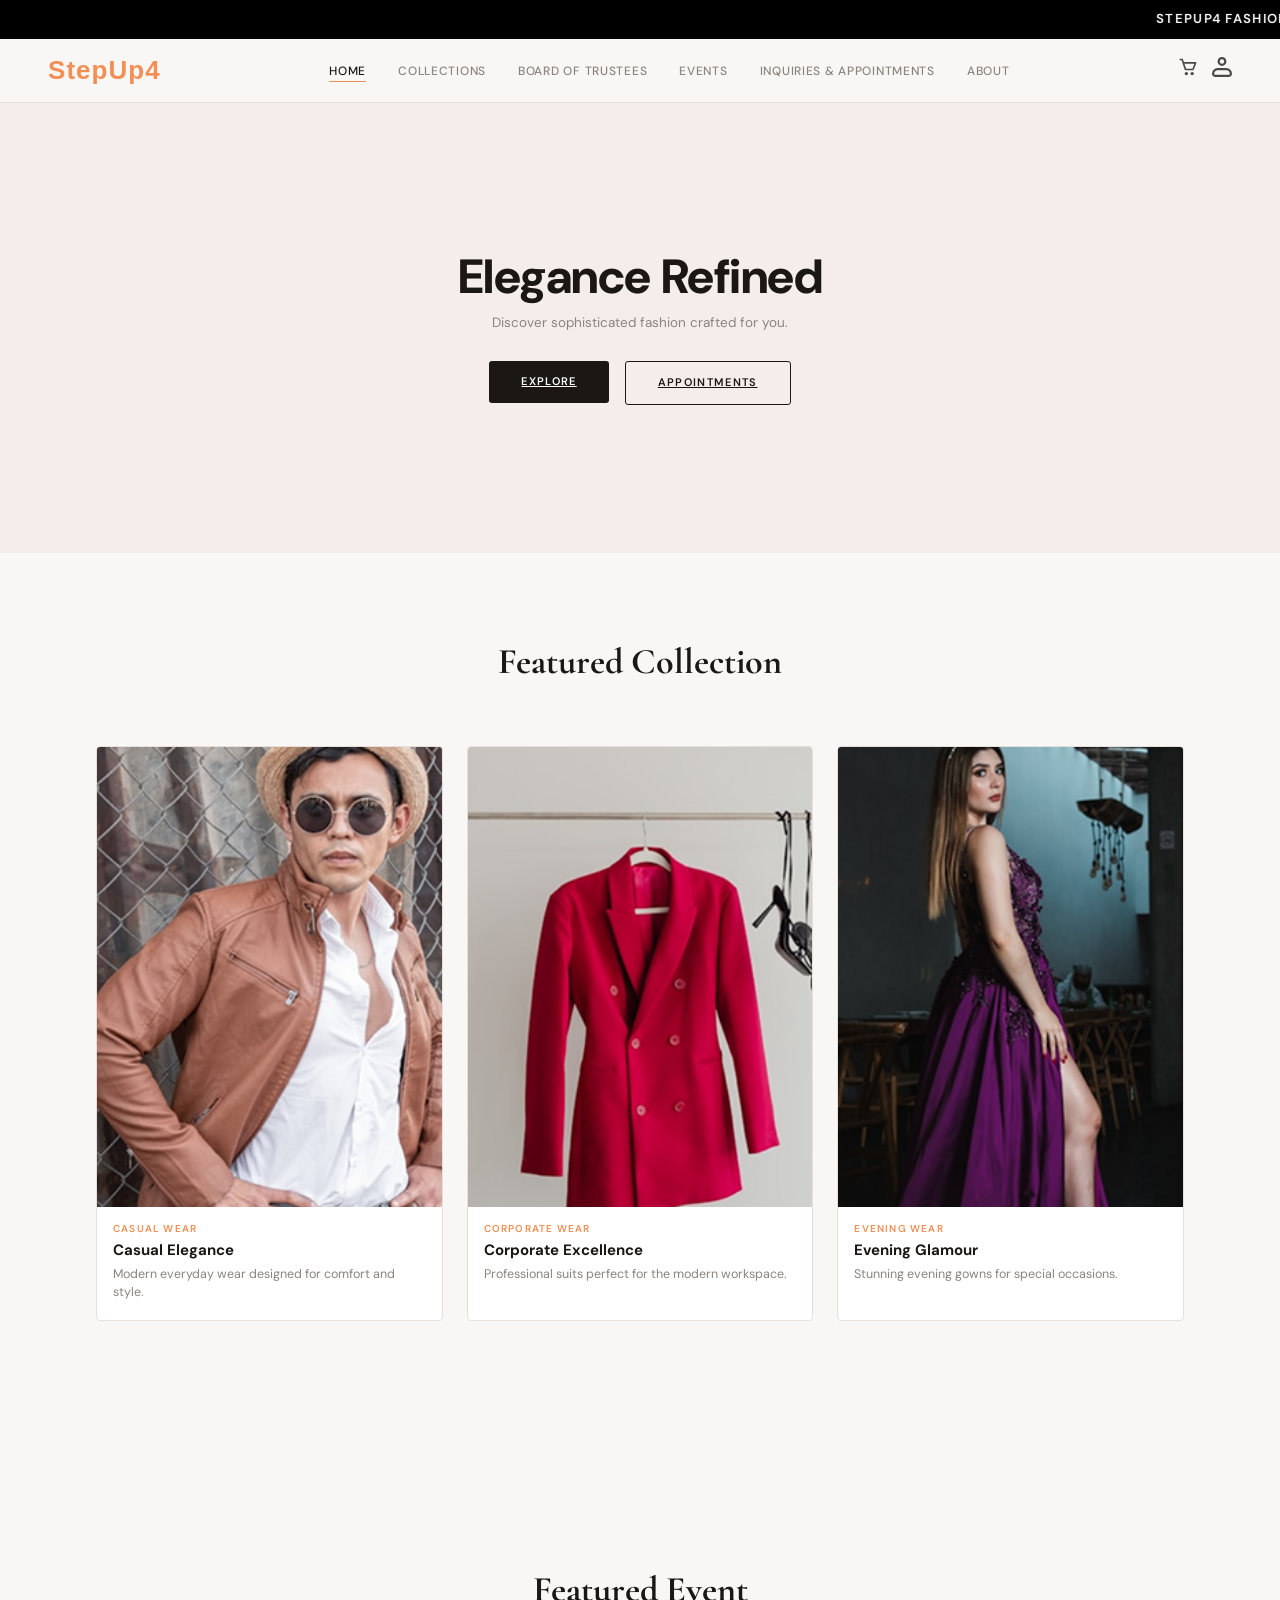
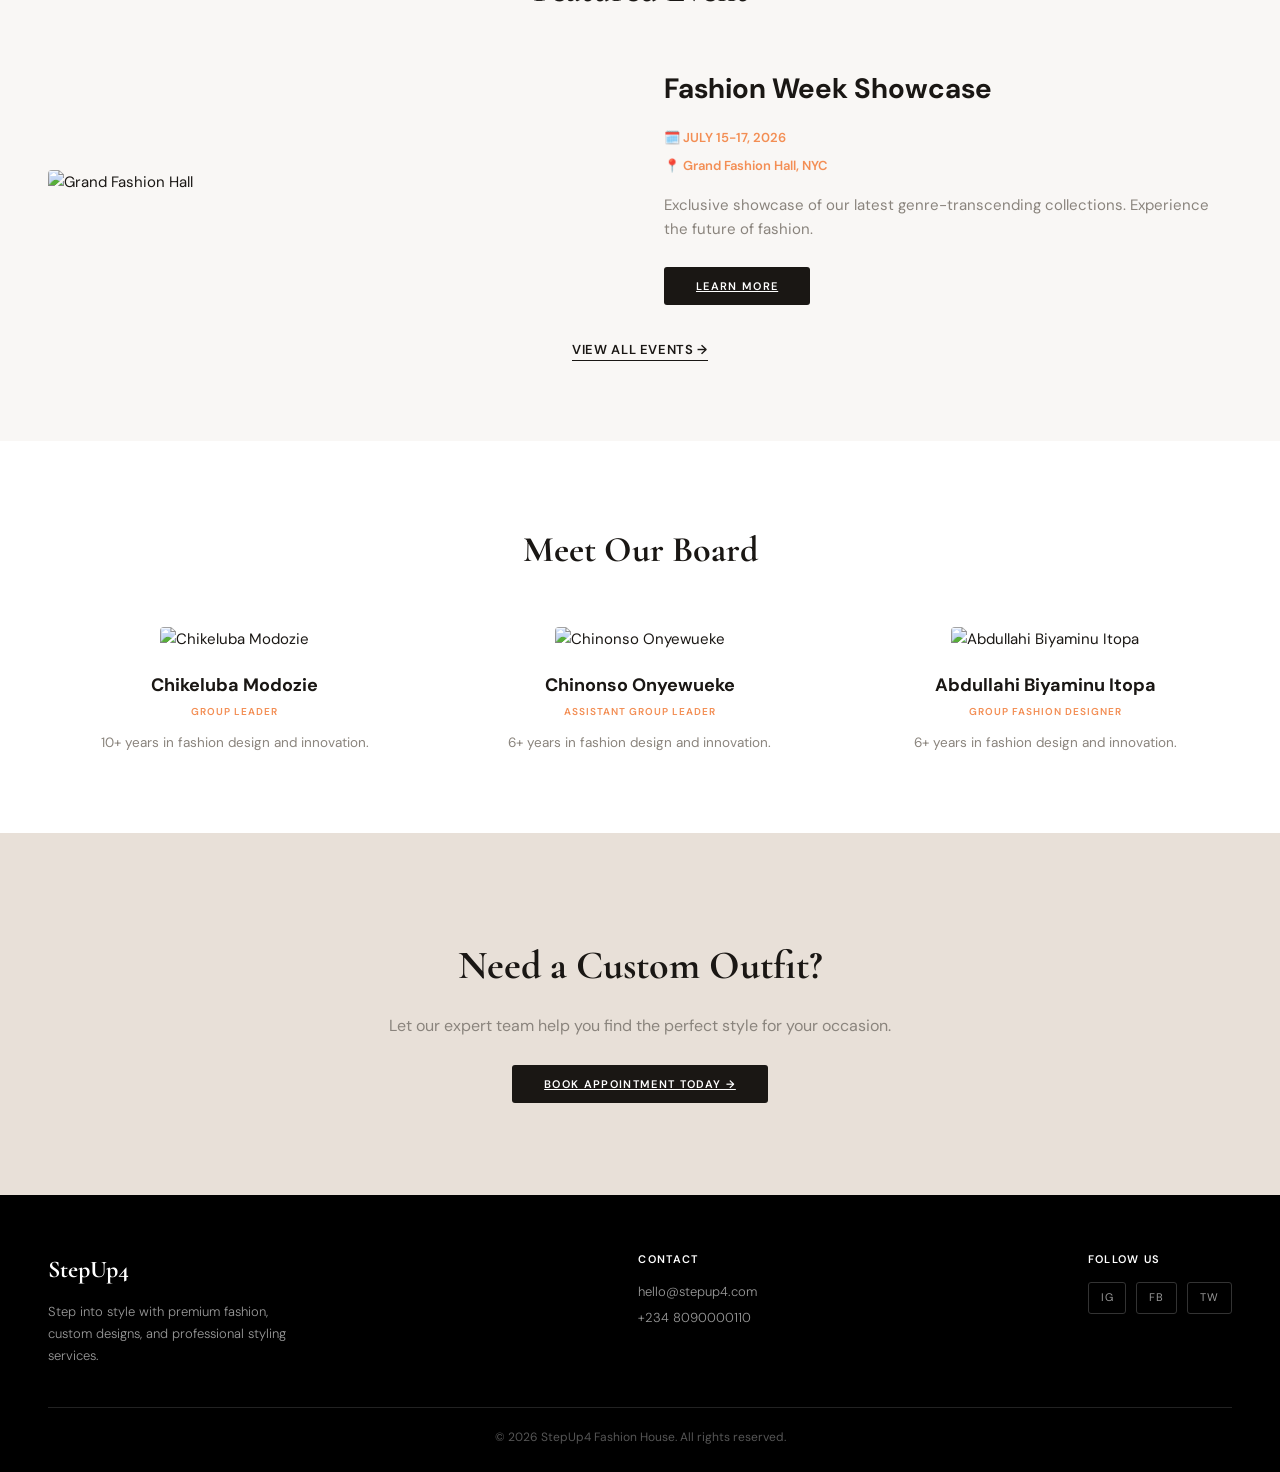
==== commit 7ac62247: "created board of trustee" ====
--- a/index.html
+++ b/index.html
@@ -31,7 +31,7 @@
         <ul class="nav-links" id="nav-links">
           <li><a href="./index.html" class="active">Home</a></li>
           <li><a href="./product.html">Collections</a></li>
-          <li><a href="#">Board of Trustees</a></li>
+          <li><a href="./board.html">Board of Trustees</a></li>
           <li><a href="#">Events</a></li>
           <li><a href="#">Inquiries & Appointments</a></li>
           <li><a href="#">About</a></li>
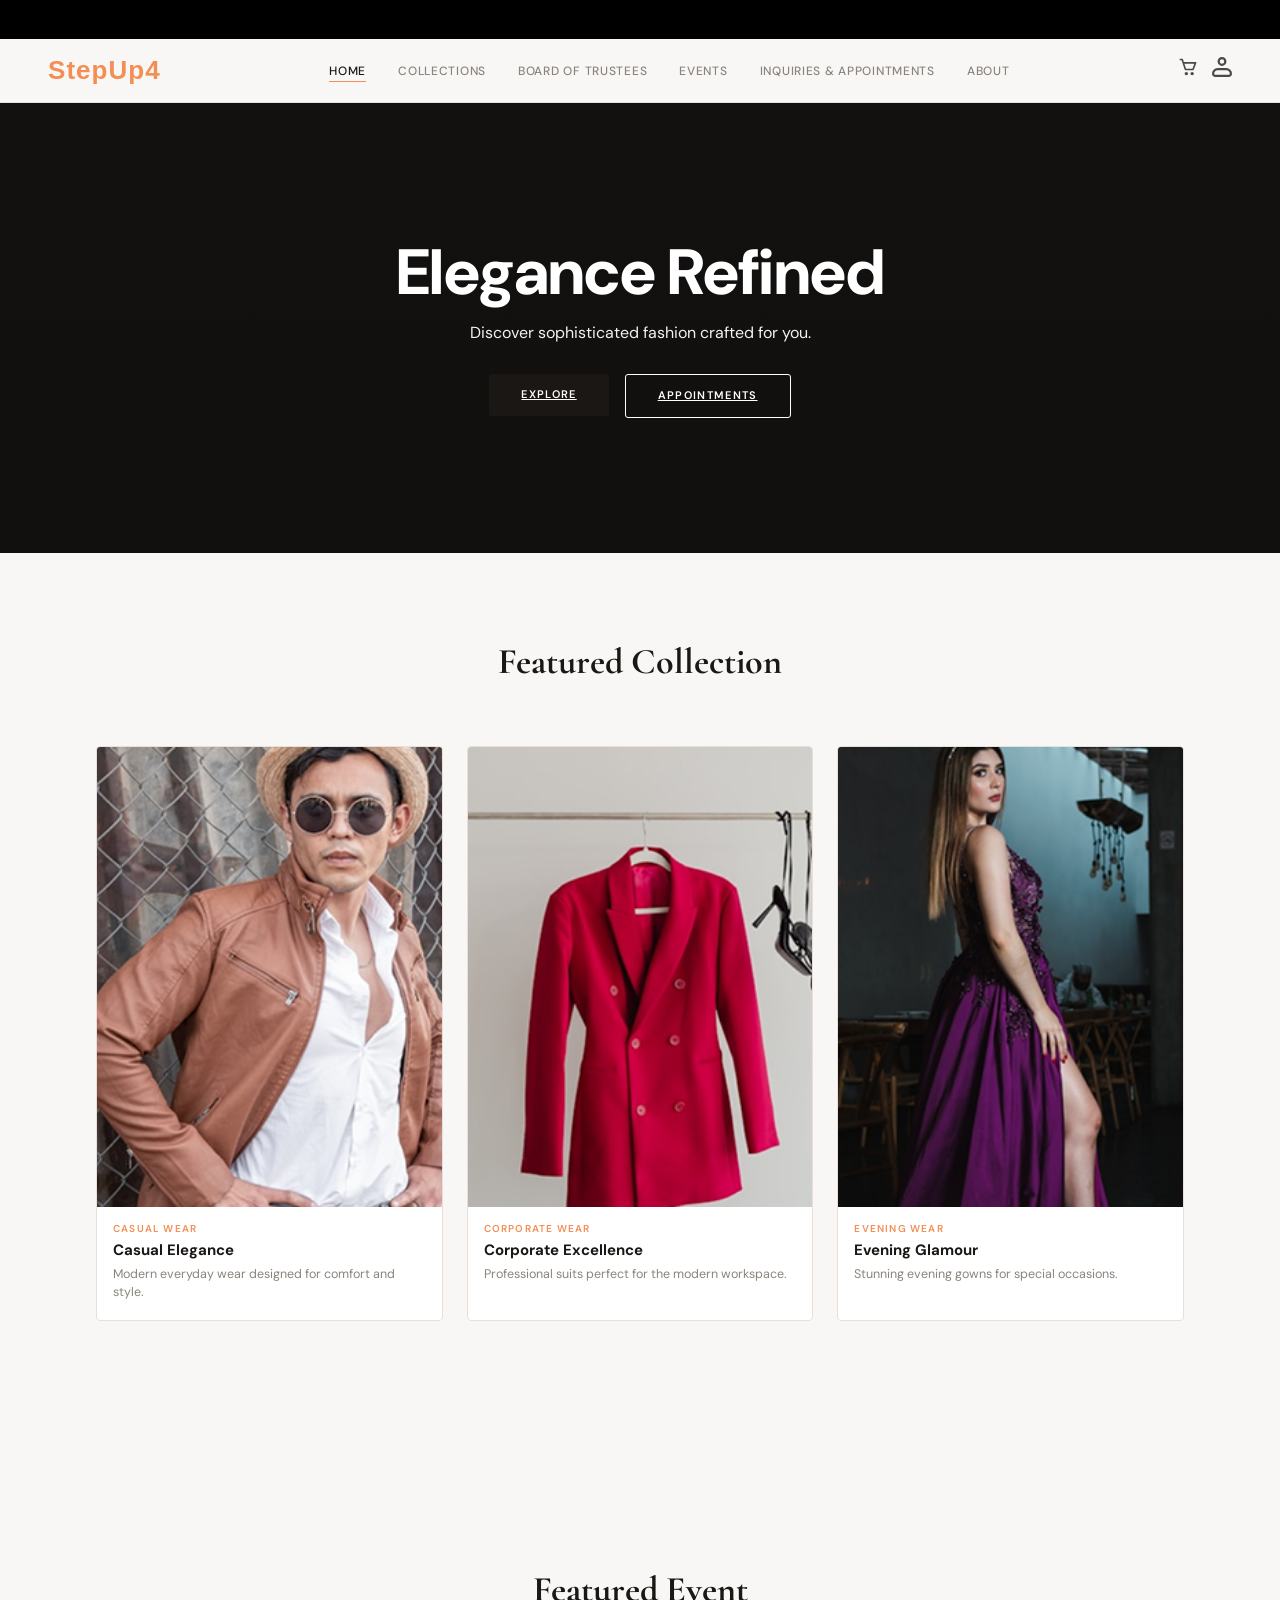
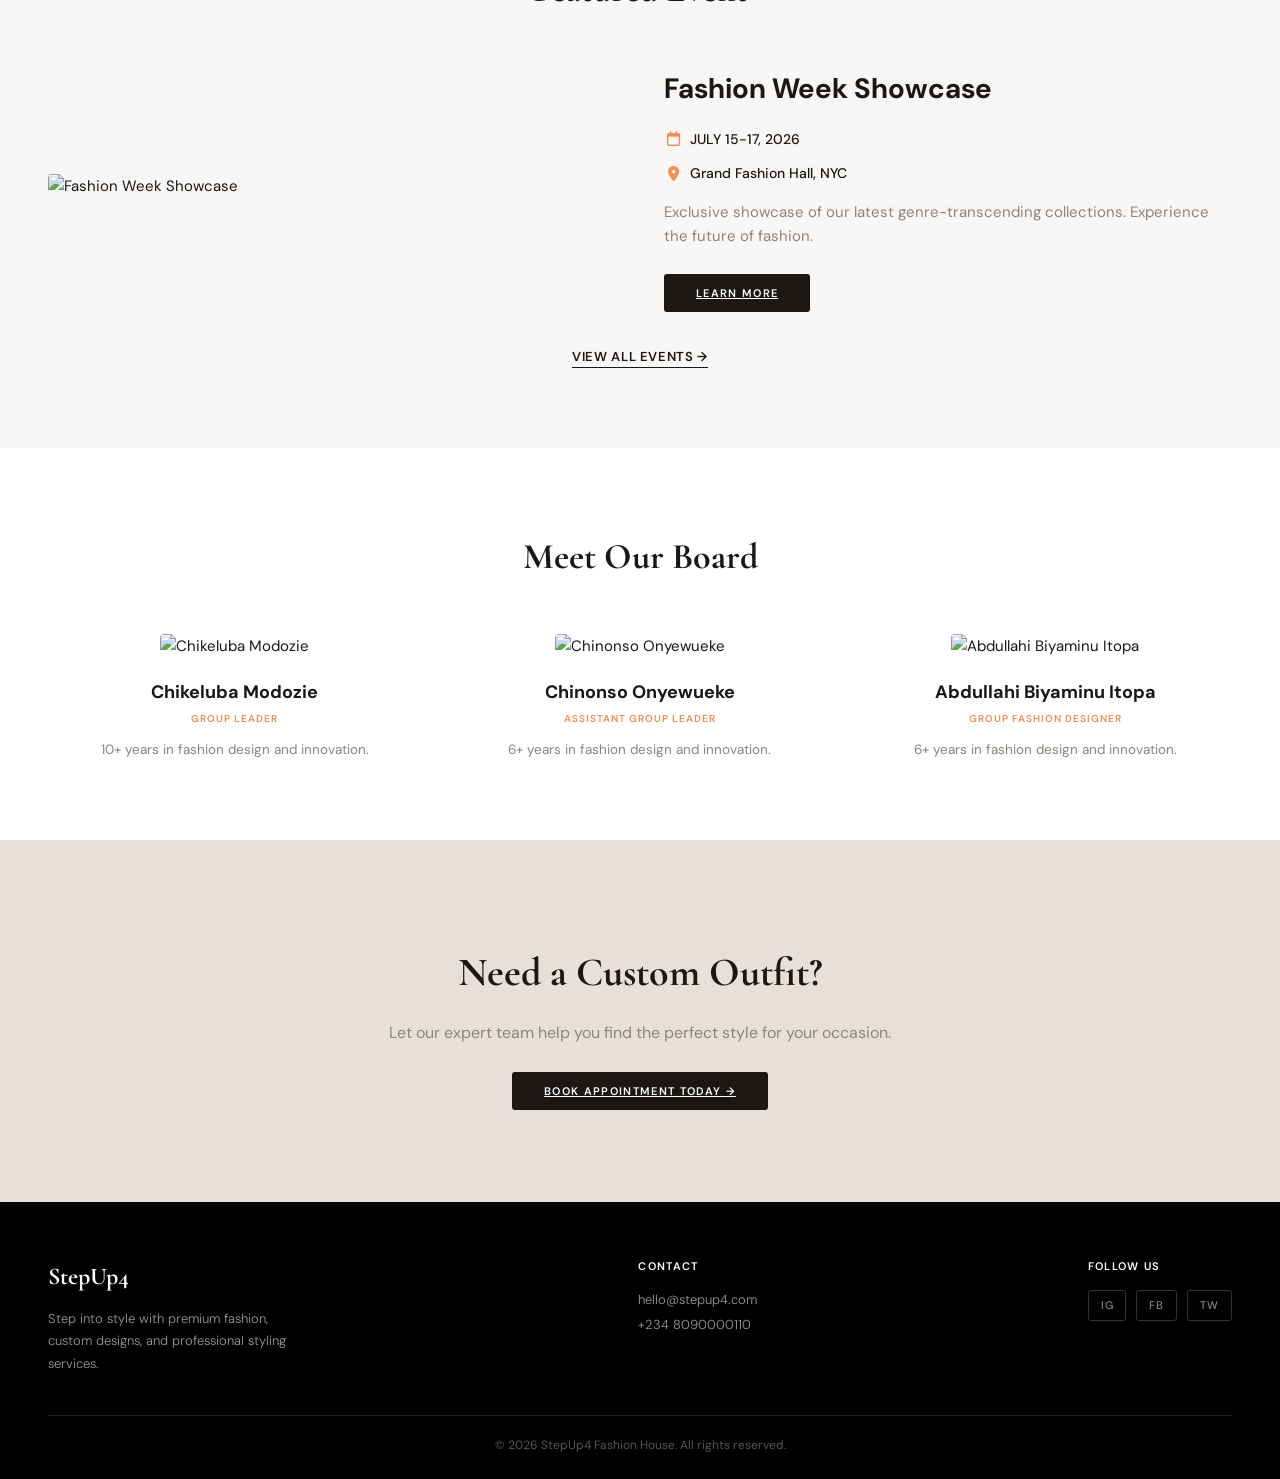
==== commit 0d4681d2: "feat(ui): complete site architecture, dynamic heroes, and form systems - Built About, Events, and In" ====
--- a/index.html
+++ b/index.html
@@ -11,15 +11,17 @@
       href="https://fonts.googleapis.com/css2?family=Cormorant+Garamond:wght@400;600;700&family=DM+Sans:wght@300;400;500;600;700;800&display=swap"
       rel="stylesheet"
     />
+    <link rel="stylesheet" href="https://cdnjs.cloudflare.com/ajax/libs/font-awesome/6.5.1/css/all.min.css" />
     <link rel="stylesheet" href="./style.css" />
   </head>
   <body>
     <header>
-      <marquee class="top-bar" scrollamount="4" behavior="scroll" direction="left">
-        StepUp4 Fashion Show – July 2026 &nbsp;|&nbsp; Book your styling
-        appointment today &nbsp;&nbsp;&nbsp;&nbsp;&nbsp; StepUp4 Fashion Show –
-        July 2026 &nbsp;|&nbsp; Book your styling appointment today
-      </marquee>
+      <div class="top-bar-container">
+  <div class="top-bar-ticker">
+    StepUp4 Fashion Show – July 2026 &nbsp;|&nbsp; Book your styling appointment today &nbsp;&nbsp;&nbsp;&nbsp;&nbsp; 
+    StepUp4 Fashion Show – July 2026 &nbsp;|&nbsp; Book your styling appointment today
+  </div>
+</div>
 
       <nav>
         <div class="nav-logo">StepUp4</div>
@@ -32,9 +34,9 @@
           <li><a href="./index.html" class="active">Home</a></li>
           <li><a href="./product.html">Collections</a></li>
           <li><a href="./board.html">Board of Trustees</a></li>
-          <li><a href="#">Events</a></li>
-          <li><a href="#">Inquiries & Appointments</a></li>
-          <li><a href="#">About</a></li>
+          <li><a href="./events.html">Events</a></li>
+          <li><a href="./inquiries.html">Inquiries & Appointments</a></li>
+          <li><a href="./about.html">About</a></li>
         </ul>
 
         <ul class="nav-icons">
@@ -50,7 +52,7 @@
         <p>Discover sophisticated fashion crafted for you.</p>
         <div class="hero-actions">
           <a href="./product.html" class="cta-btn">Explore</a>
-          <a href="#" class="cta-btn outline">Appointments</a>
+          <a href="./inquiries.html" class="cta-btn outline">Appointments</a>
         </div>
       </section>
 
@@ -96,20 +98,30 @@
       <section class="section-container">
         <h2 class="section-title">Featured Event</h2>
         
-        <div class="event-grid">
-          <div class="event-img">
-            <img src="./images/event.png" alt="Grand Fashion Hall" />
+       <div class="event-grid">
+        <div class="event-img">
+          <img src="https://images.unsplash.com/photo-1532453288672-3a27e9be9efd?q=80&w=800&auto=format&fit=crop" alt="Fashion Week Showcase" />
+        </div>
+        
+        <div class="event-details">
+          <h3>Fashion Week Showcase</h3>
+
+          <div class="event-icon-text">
+            <i class="fa-regular fa-calendar"></i>
+            <p>JULY 15-17, 2026</p>
           </div>
-          <div class="event-details">
-            <h3>Fashion Week Showcase</h3>
-            <p class="event-meta">🗓️ JULY 15-17, 2026</p>
-            <p class="event-meta">📍 Grand Fashion Hall, NYC</p>
-            <p class="event-desc">Exclusive showcase of our latest genre-transcending collections. Experience the future of fashion.</p>
-            <a href="#" class="cta-btn">Learn More</a>
+
+          <div class="event-icon-text">
+            <i class="fa-solid fa-location-dot"></i>
+            <p>Grand Fashion Hall, NYC</p>
           </div>
+
+          <p class="event-desc">Exclusive showcase of our latest genre-transcending collections. Experience the future of fashion.</p>
+          <a href="#" class="cta-btn">Learn More</a>
         </div>
+      </div>
         <div class="view-all-events">
-          <a href="#">View All Events &rarr;</a>
+          <a href="./events.html">View All Events &rarr;</a>
         </div>
       </section>
 
--- a/style.css
+++ b/style.css
@@ -30,18 +30,35 @@
   overflow-x: hidden;
 }
 
-/* ── Top Bar ───────────────────────────────────── */
-.top-bar {
+/* ── Top Bar ─────── */
+.top-bar-container {
   background: #000;
   color: #fff;
+  overflow: hidden;
+  white-space: nowrap;
+  width: 100%;
+  display: block;
+}
+
+.top-bar-ticker {
+  display: inline-block;
+  padding: 9px 0;
   font-size: 13px;
   letter-spacing: 0.1em;
-  padding: 9px 0;
   font-weight: 600;
   text-transform: uppercase;
-  display: block;
-  white-space: nowrap;
-  overflow: hidden;
+  padding-left: 100%; /* Pushes the text off-screen to the right initially */
+  animation: scrollTicker 18s linear infinite;
+}
+
+/* Translation from right to left */
+@keyframes scrollTicker {
+  0% {
+    transform: translate(0, 0);
+  }
+  100% {
+    transform: translate(-100%, 0);
+  }
 }
 
 /* ── Header / Nav ──────────────────────────────── */
@@ -148,38 +165,47 @@
   transform: rotate(-45deg) translate(5px, -5px);
 }
 
-/* ── Hero ──────────────────────────────────────── */
+/* ── Global Hero Architecture ──────────────────── */
 .hero {
-  padding: 36px 48px 28px;
-  background-color: var(--hero-bg);
+  position: relative;
+  padding: 140px 48px;
+  min-height: 60vh;
+  display: flex;
+  flex-direction: column;
+  align-items: center;
+  justify-content: center;
+  text-align: center;
+  background-image: linear-gradient(rgba(14, 13, 12, 0.6), rgba(14, 13, 12, 0.7)), var(--dynamic-hero, none);
+  background-size: cover;
+  /* background-position: top;  */
+  background-position: center 30%;
+  background-repeat: no-repeat;
+  background-color: var(--black); /* Fallback */
   animation: heroReveal 0.7s ease both;
-}
-
-@keyframes heroReveal {
-  from {
-    opacity: 0;
-    transform: translateY(-14px);
-  }
-  to {
-    opacity: 1;
-    transform: translateY(0);
-  }
-}
+  color: #fff;
+}
+
 
 .hero h1 {
   font-family: "DM Sans", sans-serif;
-  font-size: clamp(30px, 4vw, 48px);
+  font-size: clamp(38px, 6vw, 64px); /* Slightly larger typography */
   font-weight: 800;
   letter-spacing: -0.01em;
   line-height: 1.1;
-  margin-bottom: 8px;
-  color: var(--text-main);
+  margin-bottom: 12px;
+  color: #ffffff; 
 }
 
 .hero p {
-  font-size: 13.5px;
-  color: var(--text-muted);
+  font-size: 16px;
+  color: rgba(255, 255, 255, 0.95); 
   font-weight: 400;
+  max-width: 660px;
+}
+
+
+.index-hero {
+  min-height: 80vh;
 }
 
 /* ── Filters ───────────────────────────────────── */
@@ -655,7 +681,7 @@
 .index-hero {
   text-align: center;
   padding: 80px 20px;
-  background-color: var(--hero-bg);
+  
   display: flex;
   flex-direction: column;
   align-items: center;
@@ -671,13 +697,13 @@
 
 .cta-btn.outline {
   background: transparent;
+  color: #fff;
+  border: 1.5px solid #fff;
+}
+
+.cta-btn.outline:hover {
+  background: #fff;
   color: var(--black);
-  border: 1px solid var(--black);
-}
-
-.cta-btn.outline:hover {
-  background: var(--black);
-  color: #fff;
 }
 
 /* Section Containers */
@@ -822,4 +848,412 @@
   .section-container {
     padding: 60px 20px;
   }
+}
+
+/* ── About Us Specific Styles & Utilities ────────────── */
+
+.about-text-block {
+  max-width: 800px;
+  margin: 0 auto;
+}
+
+.about-text-block p {
+  font-size: 15px;
+  color: var(--text-muted);
+  line-height: 1.8;
+  margin-bottom: 24px;
+}
+
+.about-text-block p:last-child {
+  margin-bottom: 0;
+}
+
+/* Reusable Grids */
+.grid-3 {
+  display: grid;
+  grid-template-columns: repeat(3, 1fr);
+  gap: 32px;
+  max-width: 1280px;
+  margin: 0 auto;
+}
+
+.grid-2 {
+  display: grid;
+  grid-template-columns: repeat(2, 1fr);
+  gap: 40px;
+  max-width: 1280px;
+  margin: 0 auto;
+}
+
+/* Card & Block Styles */
+.value-card {
+  background: #fff;
+  padding: 40px 32px;
+  border: 1px solid var(--warm-mid);
+  border-radius: 4px;
+  text-align: center;
+}
+
+.value-card h3 {
+  font-family: "Cormorant Garamond", serif;
+  font-size: 28px;
+  color: var(--text-main);
+  margin-bottom: 16px;
+}
+
+.value-card p {
+  font-size: 14px;
+  color: var(--text-muted);
+  line-height: 1.6;
+}
+
+.info-block h4 {
+  font-family: "DM Sans", sans-serif;
+  font-size: 18px;
+  color: var(--text-main);
+  margin-bottom: 12px;
+}
+
+.info-block p {
+  font-size: 14.5px;
+  color: var(--text-muted);
+  line-height: 1.6;
+}
+
+.info-block.boxed {
+  background: #fff;
+  padding: 32px;
+  border-radius: 4px;
+  border: 1px solid var(--warm-mid);
+}
+
+/* Story Split Layout */
+.story-grid {
+  display: grid;
+  grid-template-columns: 1fr 1fr;
+  gap: 64px;
+  align-items: center;
+}
+
+.story-img {
+  width: 100%;
+  border-radius: 4px;
+  overflow: hidden;
+  box-shadow: 0 20px 40px rgba(0, 0, 0, 0.08);
+}
+
+.story-img img {
+  width: 100%;
+  height: 100%;
+  object-fit: cover;
+  display: block;
+}
+
+/* Icon Anchors */
+.card-icon {
+  font-size: 32px;
+  color: var(--accent);
+  margin-bottom: 24px;
+  display: block;
+}
+
+.card-icon-small {
+  font-size: 24px;
+  color: var(--accent);
+  margin-bottom: 16px;
+  display: block;
+}
+
+/* Interactive Card Micro-interactions */
+.interactive-card {
+  transition: transform 0.3s cubic-bezier(0.175, 0.885, 0.32, 1.275), 
+              box-shadow 0.3s ease,
+              border-color 0.3s ease;
+}
+
+.interactive-card:hover {
+  transform: translateY(-8px);
+  box-shadow: 0 16px 32px rgba(26, 23, 20, 0.08);
+  border-color: var(--accent);
+}
+
+/* Responsive Overrides */
+@media (max-width: 900px) {
+  .story-grid {
+    grid-template-columns: 1fr;
+    gap: 40px;
+  }
+  
+  .story-img {
+    max-height: 400px;
+  }
+}
+
+@media (max-width: 900px) {
+  .grid-3 {
+    grid-template-columns: 1fr;
+  }
+}
+
+@media (max-width: 768px) {
+  .grid-2 {
+    grid-template-columns: 1fr;
+  }
+}
+
+/* ── Events Page Specific Styles ─────────────────────── */
+
+.pt-0 {
+  padding-top: 0 !important;
+}
+
+
+.event-block-wrapper {
+  
+  padding: 60px 48px;
+  border-radius: 4px;
+}
+
+.block-title {
+  text-align: center;
+  font-family: "DM Sans", sans-serif;
+  font-size: 28px;
+  font-weight: 700;
+  margin-bottom: 40px;
+  color: var(--text-main);
+}
+
+/* Event Metadata Layouts */
+.event-icon-text {
+  display: flex;
+  align-items: center;
+  gap: 8px;
+  margin-bottom: 12px;
+}
+
+.event-icon-text span {
+  font-size: 16px;
+}
+
+.event-icon-text p {
+  font-size: 14px;
+  font-weight: 500;
+  color: var(--text-main);
+  margin: 0;
+}
+
+.event-icon-text.small p {
+  font-size: 12px;
+  font-weight: 400;
+  color: var(--text-muted);
+}
+
+.event-icon-text.small span {
+  font-size: 14px;
+  opacity: 0.7;
+}
+
+/* Accent Button Variation */
+.cta-btn.accent-btn {
+  background-color: var(--accent);
+  color: #fff;
+}
+
+.cta-btn.accent-btn:hover {
+  background-color: var(--accent-dark);
+}
+
+/* Event Sub-cards */
+.event-card {
+  display: flex;
+  flex-direction: column;
+  gap: 20px;
+}
+
+.event-card-img {
+  width: 100%;
+  aspect-ratio: 1 / 1;
+  overflow: hidden;
+  border-radius: 4px;
+}
+
+.event-card-img img {
+  width: 100%;
+  height: 100%;
+  object-fit: cover;
+  transition: transform 0.4s ease;
+}
+
+.event-card:hover .event-card-img img {
+  transform: scale(1.05);
+}
+
+.event-card-info h4 {
+  font-family: "DM Sans", sans-serif;
+  font-size: 16px;
+  font-weight: 700;
+  color: var(--text-main);
+  margin-bottom: 16px;
+}
+
+.event-card-desc {
+  margin-top: 16px;
+  font-size: 13px;
+  line-height: 1.6;
+  color: var(--text-muted);
+}
+
+/* Responsive Overrides */
+@media (max-width: 768px) {
+  .event-block-wrapper {
+    padding: 40px 20px;
+  }
+}
+
+.event-icon-text i {
+  font-size: 15px;
+  color: var(--accent);
+  width: 18px;
+  text-align: center;
+}
+
+/* ── Forms & Contact Page Specific Styles ────────────── */
+
+.form-section-wrapper {
+  max-width: 800px;
+  margin: 0 auto;
+}
+
+.form-container {
+  margin-bottom: 64px;
+}
+
+.form-title {
+  font-family: "DM Sans", sans-serif;
+  font-size: 24px;
+  font-weight: 700;
+  margin-bottom: 32px;
+  color: var(--text-main);
+}
+
+.form-divider {
+  border: none;
+  border-top: 1px solid var(--warm-mid);
+  margin: 64px 0;
+}
+
+/* Input Wrappers & Layout */
+.form-group {
+  margin-bottom: 24px;
+}
+
+.form-row {
+  display: grid;
+  grid-template-columns: 1fr 1fr;
+  gap: 24px;
+}
+
+/* Typography for Labels */
+.stepup-form label {
+  display: block;
+  font-size: 14px;
+  font-weight: 600;
+  margin-bottom: 8px;
+  color: var(--text-main);
+}
+
+/* Global Input Styling (.form-control) */
+.form-control {
+  width: 100%;
+  padding: 14px 16px;
+  font-family: "DM Sans", sans-serif;
+  font-size: 15px;
+  color: var(--text-main);
+  background-color: #fff;
+  border: 1px solid var(--warm-mid);
+  border-radius: 4px;
+  outline: none;
+  transition: border-color 0.2s ease, box-shadow 0.2s ease;
+}
+
+.form-control::placeholder {
+  color: var(--text-muted);
+  opacity: 0.6;
+}
+
+/* Form State Management (Focus) */
+.form-control:focus {
+  border-color: var(--accent);
+  box-shadow: 0 0 0 3px rgba(243, 142, 84, 0.15);
+}
+
+/* Specific Select Tweaks */
+select.form-control {
+  appearance: none;
+  background-image: url("data:image/svg+xml;charset=UTF-8,%3csvg xmlns='http://www.w3.org/2000/svg' viewBox='0 0 24 24' fill='none' stroke='currentColor' stroke-width='2' stroke-linecap='round' stroke-linejoin='round'%3e%3cpolyline points='6 9 12 15 18 9'%3e%3c/polyline%3e%3c/svg%3e");
+  background-repeat: no-repeat;
+  background-position: right 16px center;
+  background-size: 16px;
+  cursor: pointer;
+}
+
+textarea.form-control {
+  resize: vertical; 
+}
+
+/* Other Ways to Reach Us Banner */
+.contact-banner {
+  
+  padding: 56px 40px;
+  text-align: center;
+  border-radius: 4px;
+}
+
+.contact-banner h2 {
+  font-family: "DM Sans", sans-serif;
+  font-size: 24px;
+  margin-bottom: 32px;
+}
+
+.contact-methods {
+  display: flex;
+  justify-content: center;
+  gap: 48px;
+  flex-wrap: wrap;
+}
+
+.contact-method {
+  display: flex;
+  align-items: center;
+  gap: 12px;
+}
+
+.contact-method i {
+  font-size: 18px;
+  color: var(--accent);
+}
+
+.contact-method a {
+  text-decoration: none;
+  color: var(--text-main);
+  font-weight: 600;
+  font-size: 15px;
+  transition: color 0.2s;
+}
+
+.contact-method a:hover {
+  color: var(--accent);
+}
+
+/* Responsive Overrides */
+@media (max-width: 600px) {
+  .form-row {
+    grid-template-columns: 1fr;
+    gap: 0;
+  }
+  
+  .contact-methods {
+    flex-direction: column;
+    gap: 24px;
+  }
 }
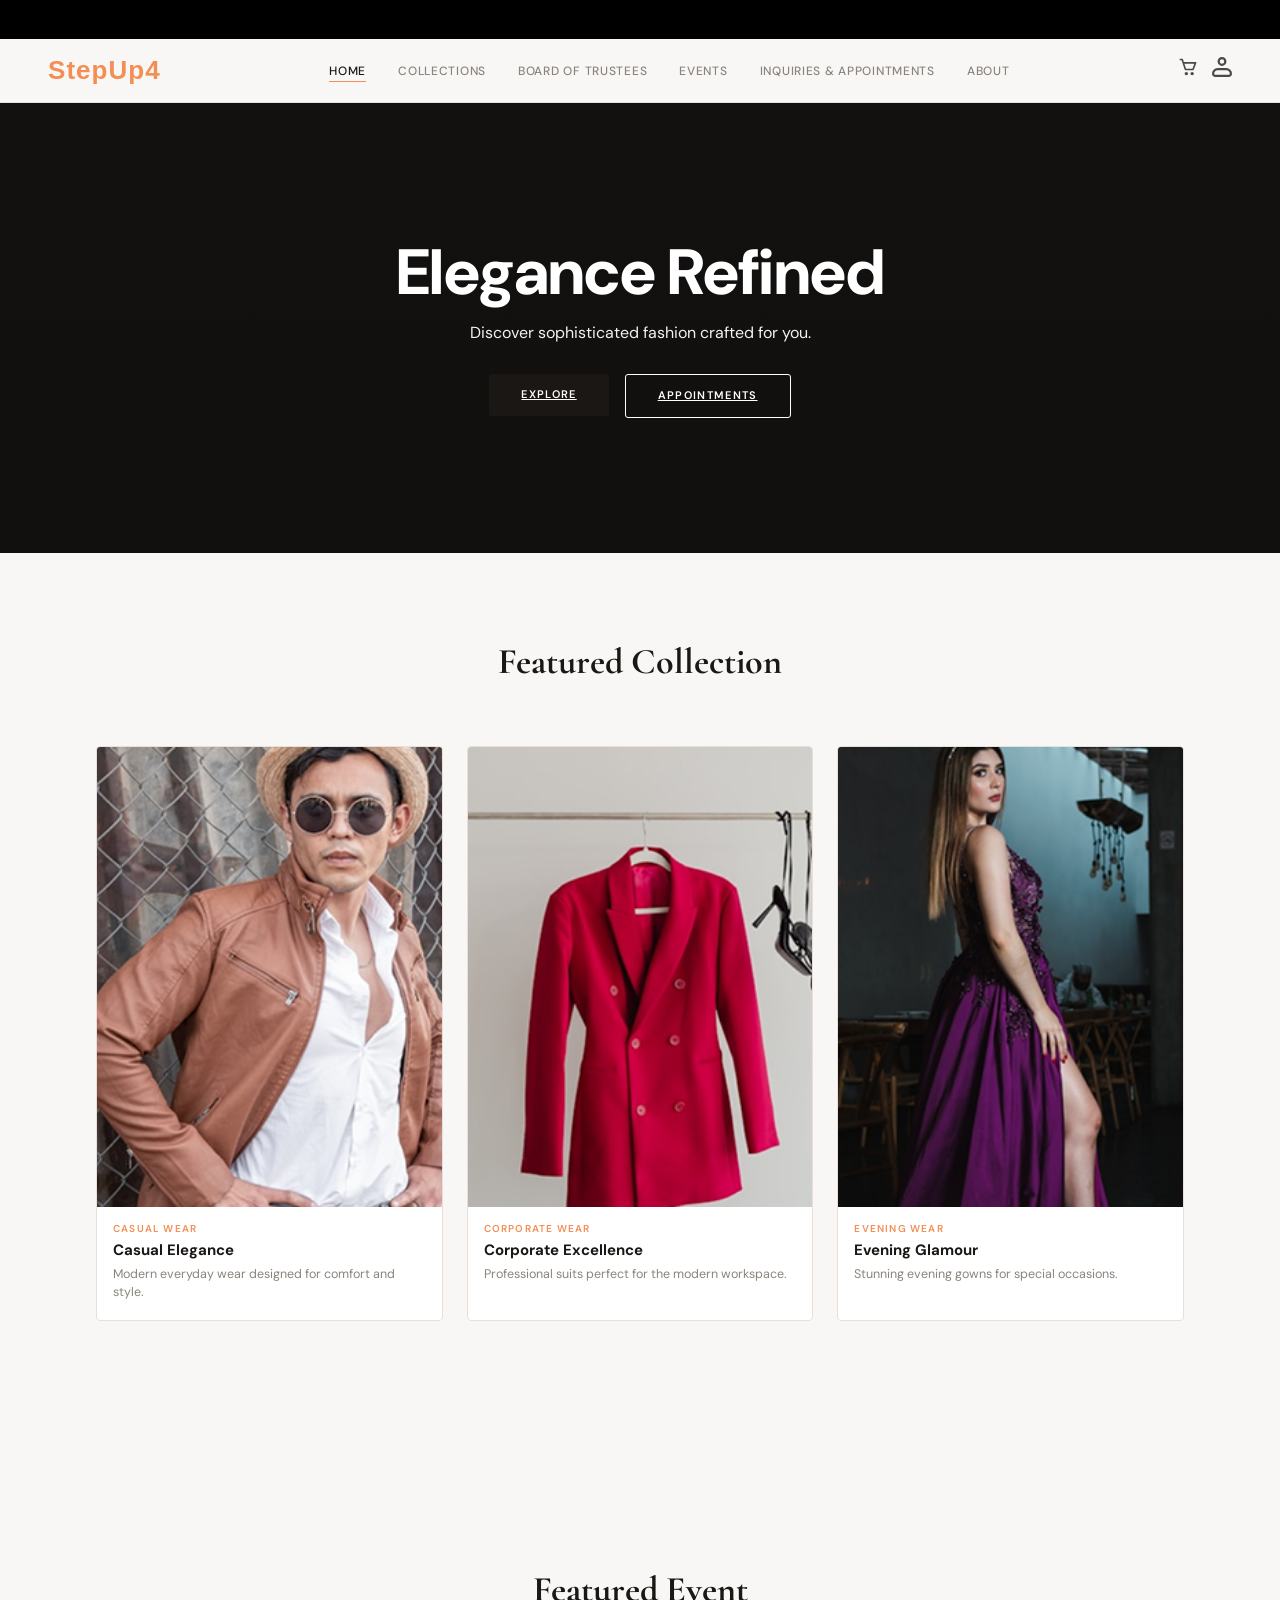
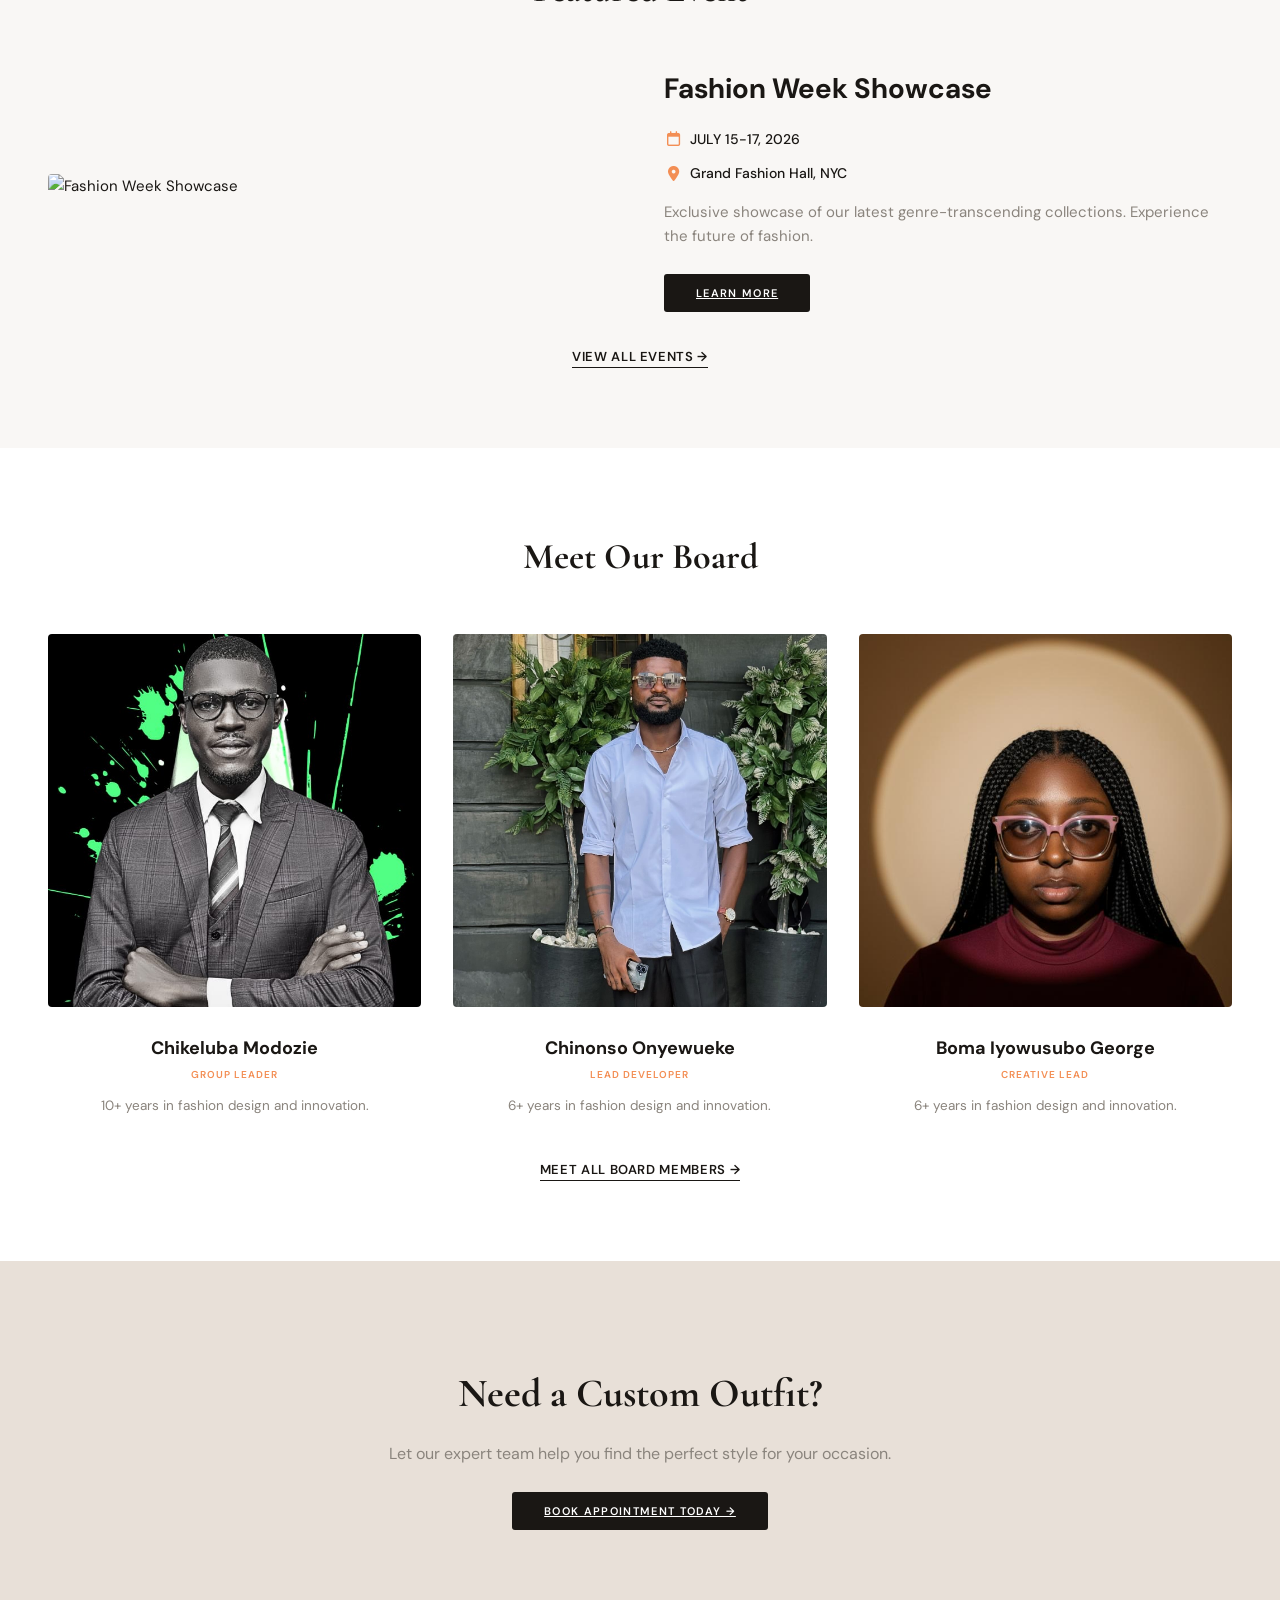
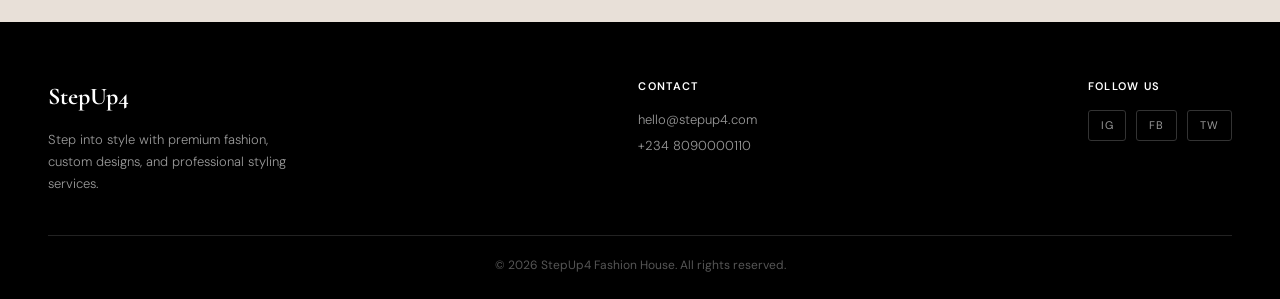
==== commit 4090c557: "update board members imgs" ====
--- a/index.html
+++ b/index.html
@@ -37,9 +37,14 @@
           <li><a href="./events.html">Events</a></li>
           <li><a href="./inquiries.html">Inquiries & Appointments</a></li>
           <li><a href="./about.html">About</a></li>
+          
+          <li class="mobile-icons">
+            <img src="./images/cart.svg" alt="Cart" />
+            <img src="./images/profile.svg" alt="Profile" />
+          </li>
         </ul>
 
-        <ul class="nav-icons">
+        <ul class="nav-icons desktop-icons">
           <li><img src="./images/cart.svg" alt="Cart" /></li>
           <li><img src="./images/profile.svg" alt="Profile" /></li>
         </ul>
@@ -130,32 +135,35 @@
         
         <div class="board-grid">
           <div class="board-member">
-            <img src="./images/chikeluba.png" alt="Chikeluba Modozie" />
+            <img src="./images/TheChikelubaModozie.jpeg" alt="Chikeluba Modozie" />
             <h4>Chikeluba Modozie</h4>
             <span class="board-role">GROUP LEADER</span>
             <p>10+ years in fashion design and innovation.</p>
           </div>
 
           <div class="board-member">
-            <img src="./images/chinonso.png" alt="Chinonso Onyewueke" />
+            <img src="./images/Onyewueke Chinonso.jpeg" alt="Chinonso Onyewueke" />
             <h4>Chinonso Onyewueke</h4>
-            <span class="board-role">ASSISTANT GROUP LEADER</span>
+            <span class="board-role">Lead Developer</span>
             <p>6+ years in fashion design and innovation.</p>
           </div>
 
           <div class="board-member">
-            <img src="./images/abdullahi.png" alt="Abdullahi Biyaminu Itopa" />
-            <h4>Abdullahi Biyaminu Itopa</h4>
-            <span class="board-role">GROUP FASHION DESIGNER</span>
+            <img src="./images/Boma Iyowusubo George.jpeg" alt="Boma Iyowusubo George" />
+            <h4>Boma Iyowusubo George</h4>
+            <span class="board-role">Creative Lead</span>
             <p>6+ years in fashion design and innovation.</p>
           </div>
+        </div>
+        <div class="view-all-events">
+          <a href="./board.html">Meet All Board Members &rarr;</a>
         </div>
       </section>
 
       <section class="cta-section">
         <h2>Need a Custom Outfit?</h2>
         <p>Let our expert team help you find the perfect style for your occasion.</p>
-        <a href="#" class="cta-btn">Book Appointment Today &rarr;</a>
+        <a href="./inquiries.html" class="cta-btn">Book Appointment Today &rarr;</a>
       </section>
     </main>
 
--- a/style.css
+++ b/style.css
@@ -61,6 +61,8 @@
   }
 }
 
+
+
 /* ── Header / Nav ──────────────────────────────── */
 header {
   position: sticky;
@@ -131,6 +133,23 @@
 }
 
 .nav-icons img:hover {
+  opacity: 1;
+}
+
+/* ── Base Icon States ──────────────────────────── */
+.mobile-icons {
+  display: none; /* Strictly hidden on desktop */
+}
+
+.mobile-icons img {
+  width: 20px;
+  height: 20px;
+  cursor: pointer;
+  opacity: 0.7;
+  transition: opacity 0.2s;
+}
+
+.mobile-icons img:hover {
   opacity: 1;
 }
 
@@ -633,12 +652,26 @@
     transition: max-height 0.35s ease;
   }
   .nav-links.open {
-    max-height: 320px;
+    max-height: 450px;
   }
   .nav-links li a {
     display: block;
     padding: 14px 24px;
     border-top: 1px solid var(--warm-mid);
+  }
+  /* Hide the header icons. The Hamburger will now snap to the far right. */
+  .desktop-icons {
+    display: none; 
+  }
+  
+  /* Reveal the icons inside the expanded menu */
+  .mobile-icons {
+    display: flex;
+    gap: 32px;
+    padding: 24px;
+    border-top: 1px solid var(--warm-mid);
+    justify-content: center; /* Centers the icons at the bottom of the menu */
+    background: var(--off-white);
   }
   .hero {
     padding: 28px 20px 20px;
